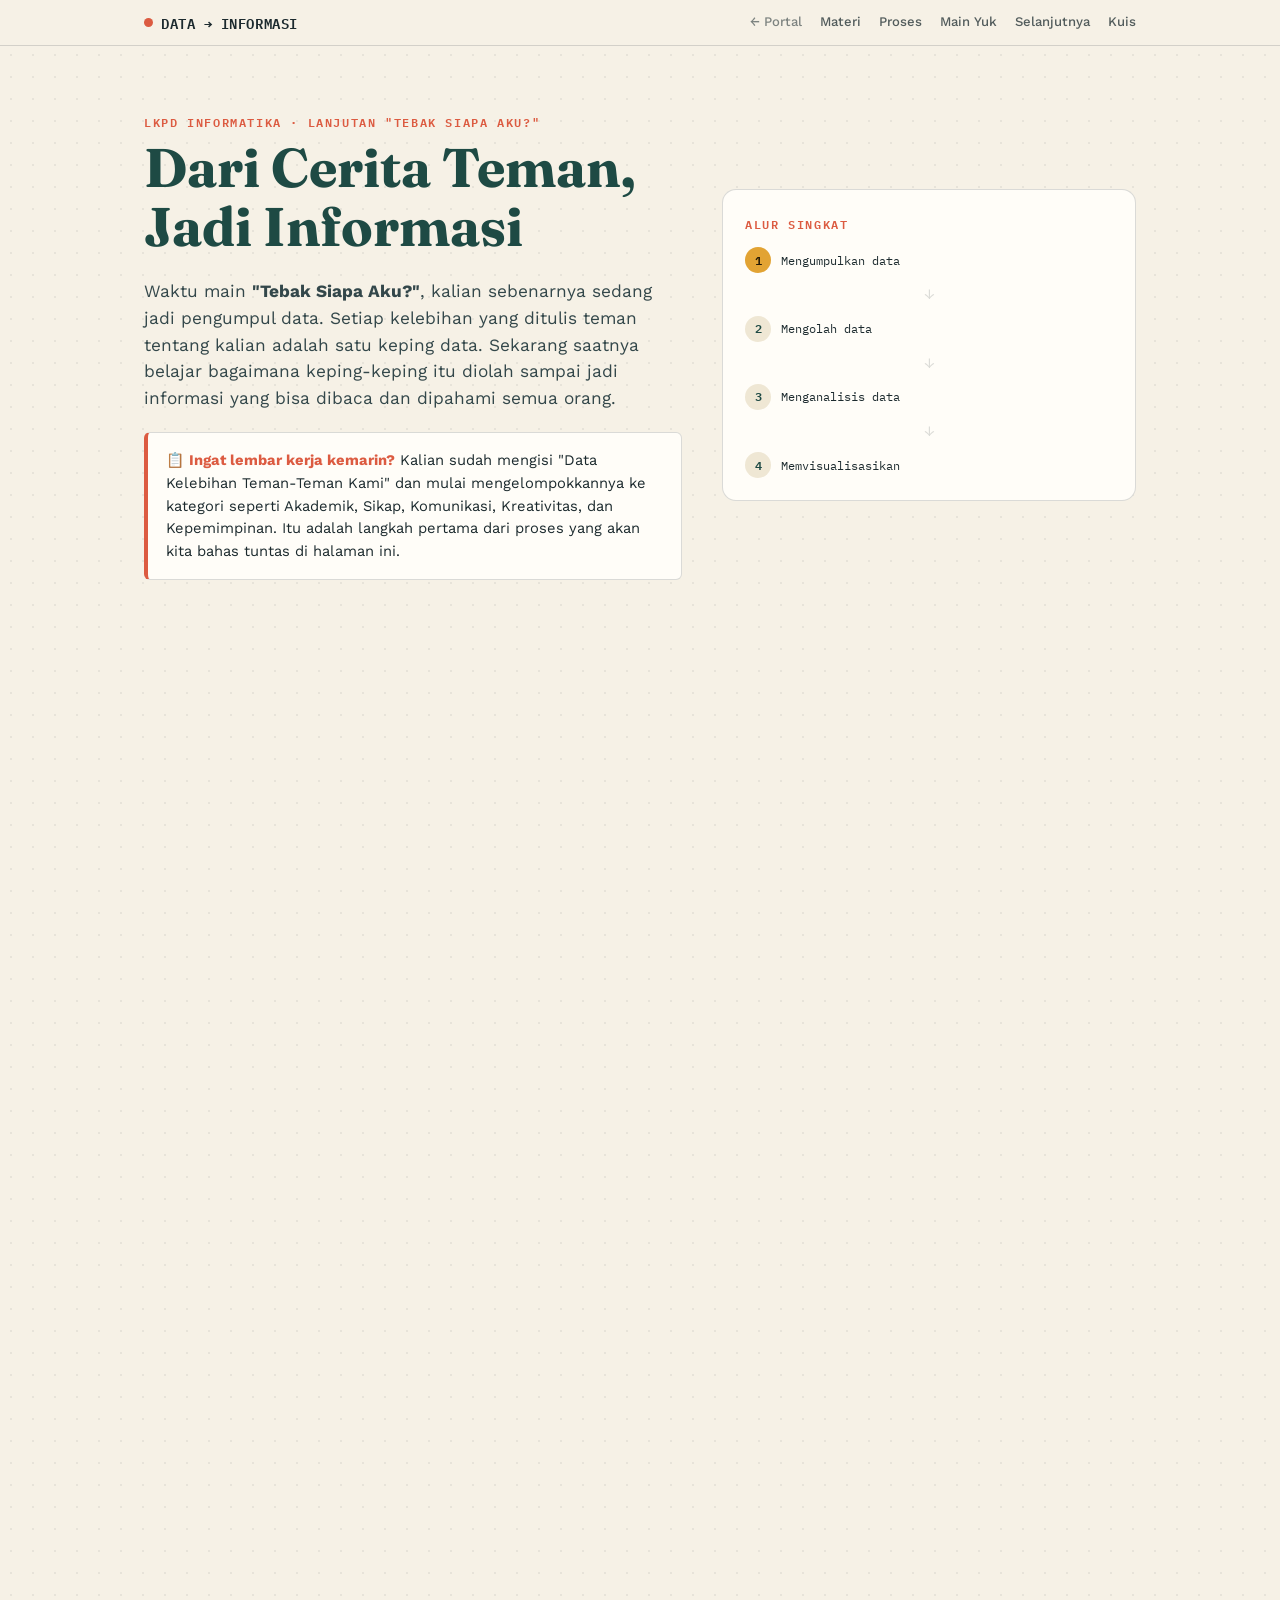
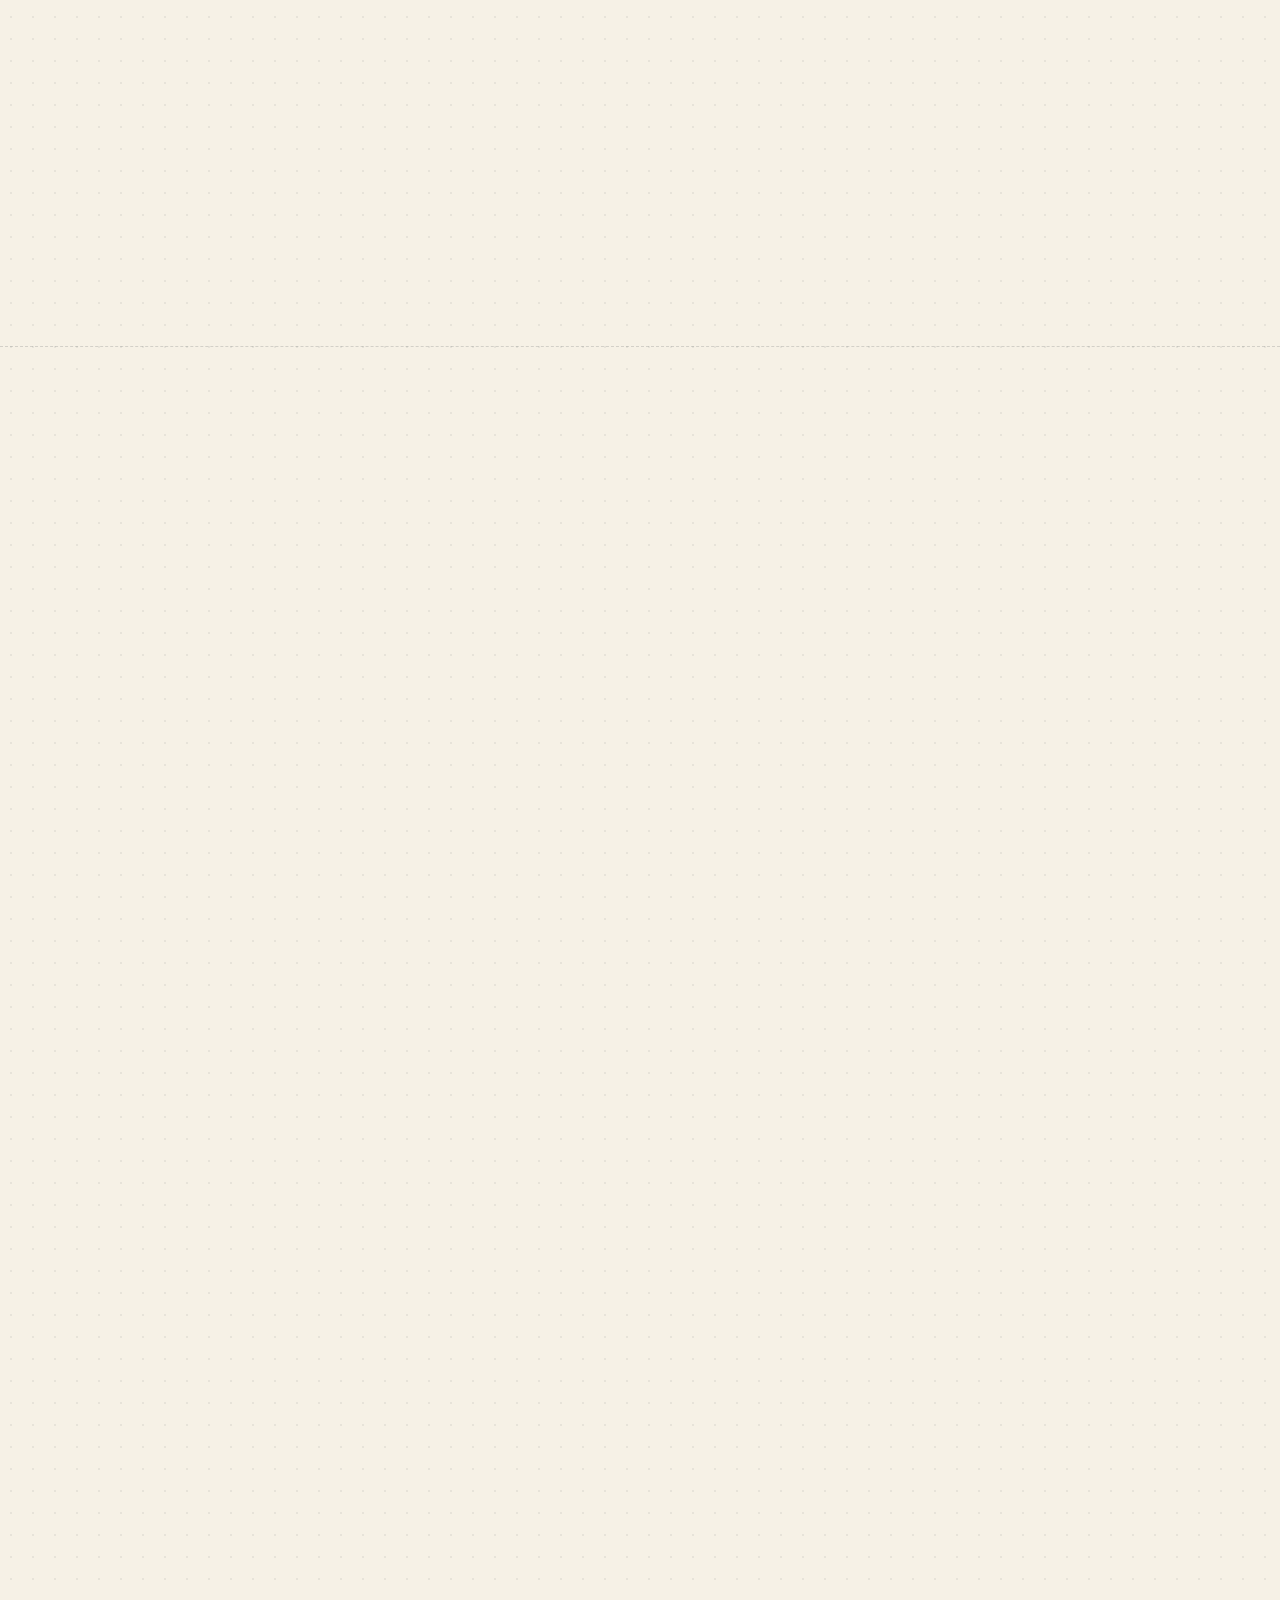
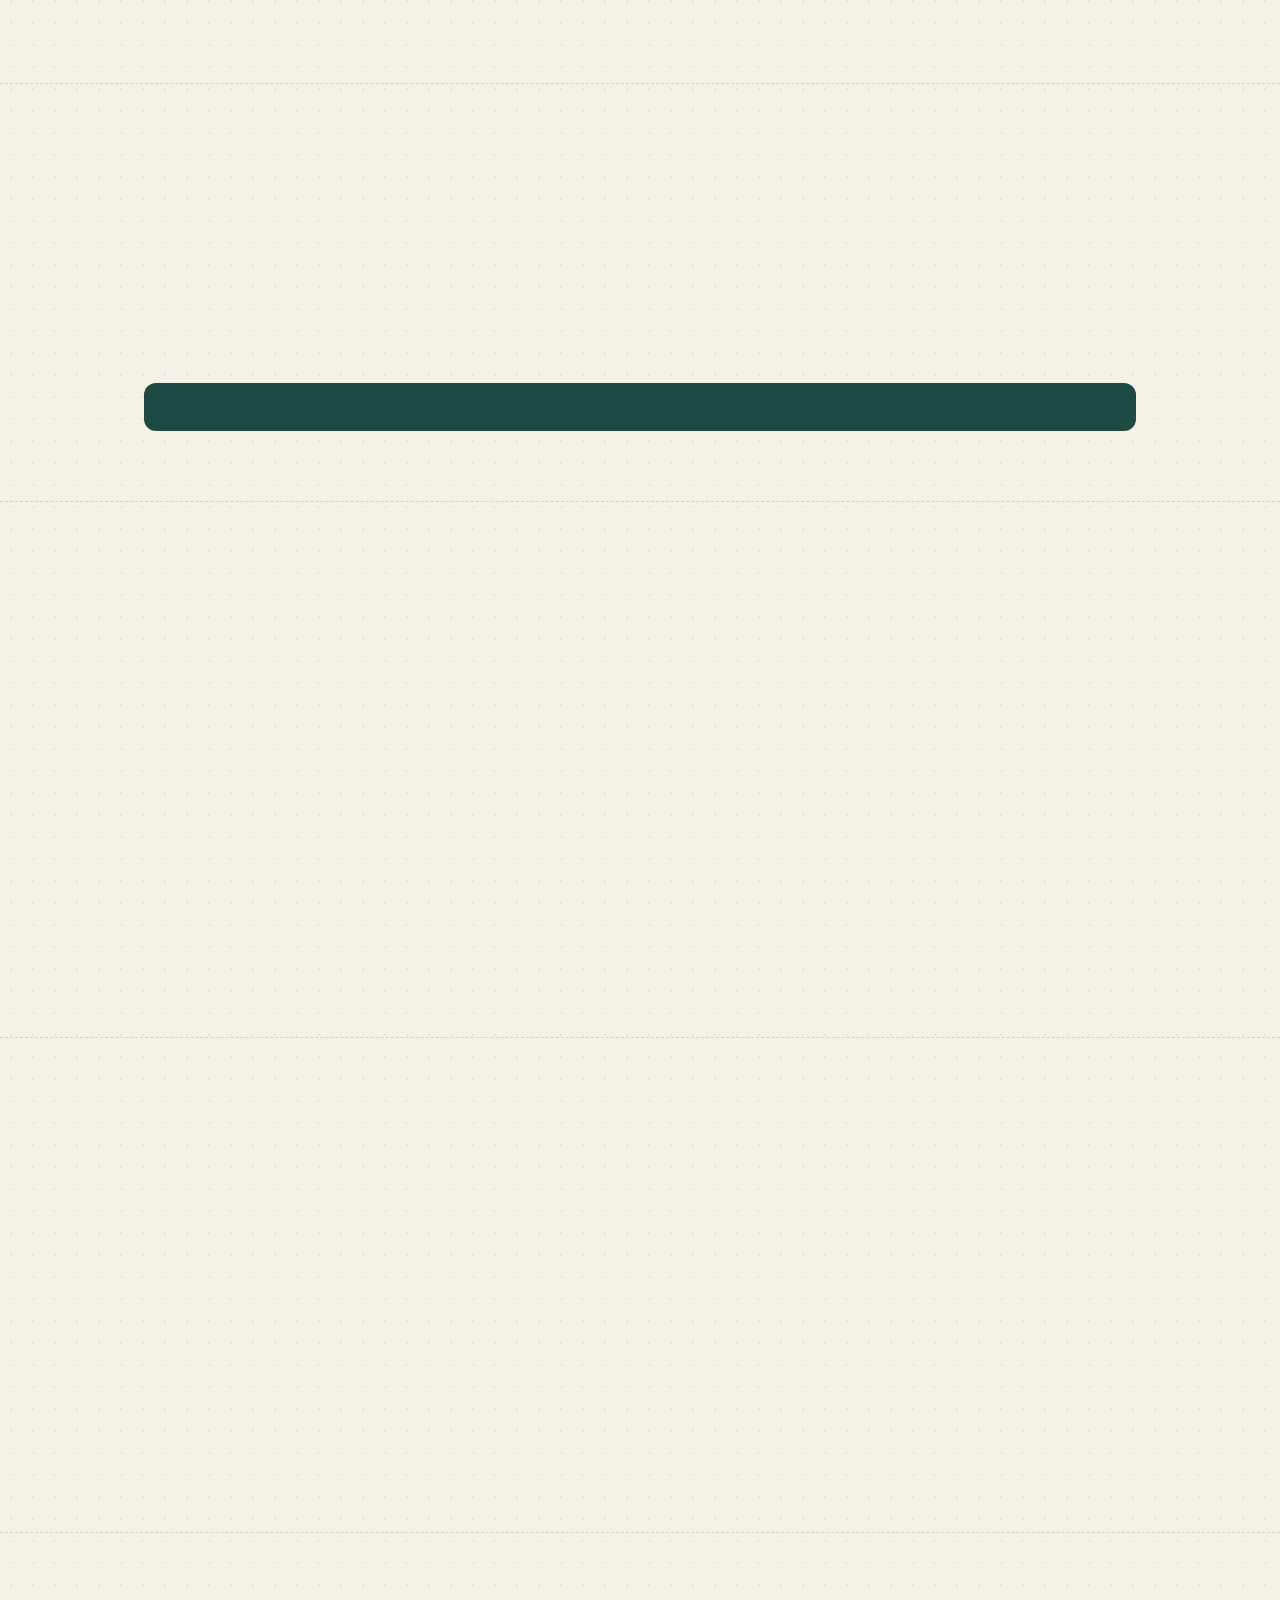
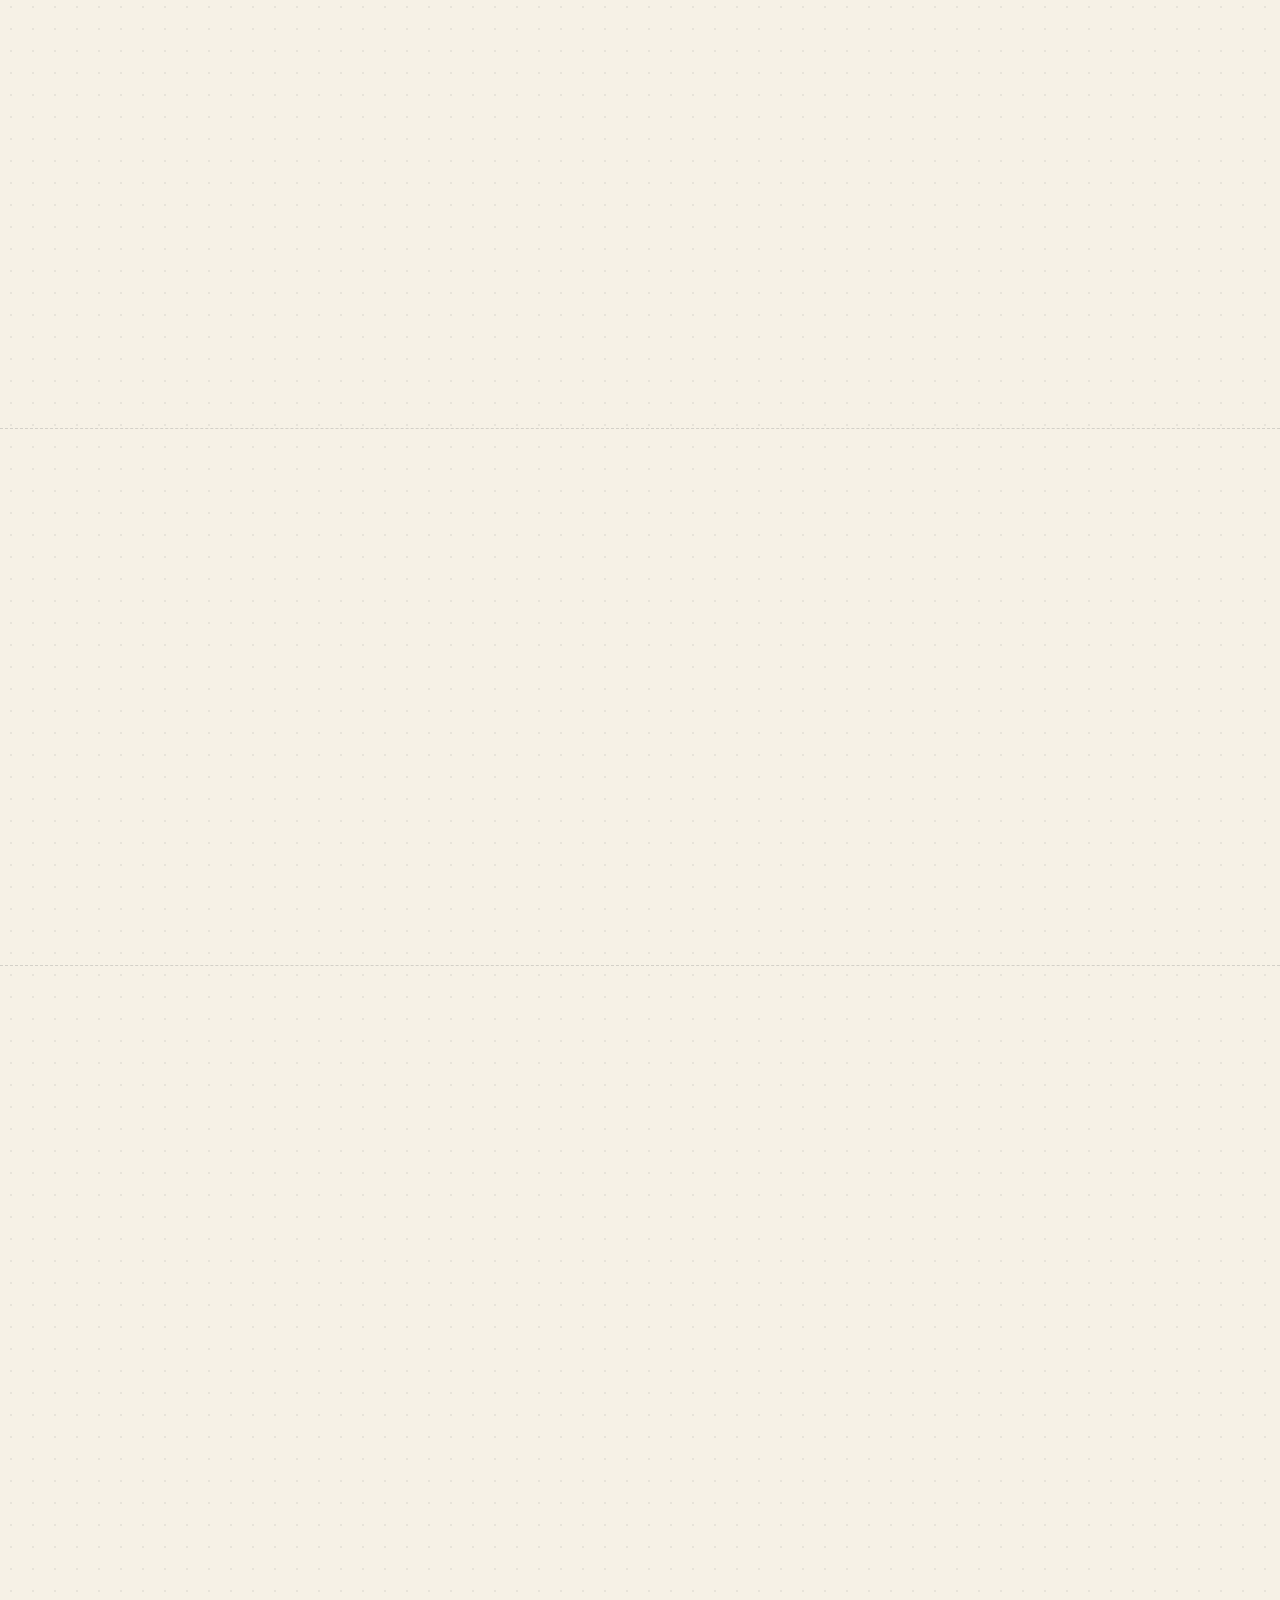
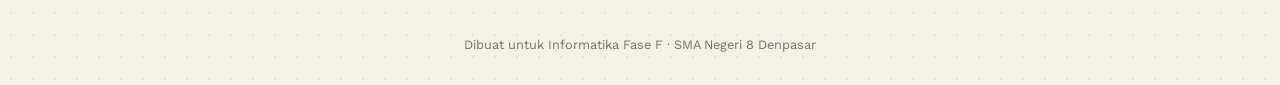
==== modules/data-informasi.html @ ed249751 "Add files via upload" ====
<!DOCTYPE html>
<html lang="id">
<head>
<meta charset="UTF-8">
<meta name="viewport" content="width=device-width, initial-scale=1.0">
<title>Dari Data, Jadi Cerita — Belajar Data & Informasi</title>
<link rel="preconnect" href="https://fonts.googleapis.com">
<link href="https://fonts.googleapis.com/css2?family=Fraunces:ital,opsz,wght@0,9..144,400;0,9..144,600;0,9..144,700;1,9..144,500&family=Work+Sans:wght@400;500;600;700&family=IBM+Plex+Mono:wght@400;500;600&display=swap" rel="stylesheet">
<style>
:root{
  --ink:#1c2a2e;
  --paper:#f6f1e6;
  --paper-2:#efe7d4;
  --amber:#e2a333;
  --teal:#2f6f66;
  --teal-dark:#1e4a44;
  --coral:#dc5b41;
  --line: rgba(28,42,46,0.16);
  --card: #fffdf8;
}
*{box-sizing:border-box;}
html{scroll-behavior:smooth;}
body{
  margin:0;
  background:var(--paper);
  color:var(--ink);
  font-family:'Work Sans',sans-serif;
  line-height:1.55;
  background-image:
    radial-gradient(circle, rgba(28,42,46,0.07) 1px, transparent 1px);
  background-size: 22px 22px;
}
h1,h2,h3,h4{font-family:'Fraunces',serif; margin:0 0 .4em 0; line-height:1.08; color:var(--teal-dark);}
.eyebrow{
  font-family:'IBM Plex Mono',monospace;
  text-transform:uppercase;
  letter-spacing:.14em;
  font-size:.72rem;
  color:var(--coral);
  font-weight:600;
  display:inline-block;
  margin-bottom:.6em;
}
p{margin:0 0 1em 0;}
a{color:var(--teal-dark);}
.wrap{max-width:1040px;margin:0 auto;padding:0 24px;}
section{padding:70px 0;border-bottom:1px dashed var(--line);}
section:last-of-type{border-bottom:none;}

/* NAV */
nav{
  position:sticky;top:0;z-index:50;
  background:rgba(246,241,230,0.92);
  backdrop-filter:blur(6px);
  border-bottom:1px solid var(--line);
}
nav .wrap{display:flex;align-items:center;justify-content:space-between;padding:12px 24px;max-width:1040px;}
.brand{font-family:'IBM Plex Mono',monospace;font-weight:600;font-size:.85rem;letter-spacing:.04em;display:flex;align-items:center;gap:8px;}
.brand .dot{width:9px;height:9px;border-radius:50%;background:var(--coral);display:inline-block;}
.navlinks{display:flex;gap:18px;flex-wrap:wrap;}
.navlinks a{font-size:.82rem;text-decoration:none;color:var(--ink);opacity:.75;font-weight:500;}
.navlinks a:hover{opacity:1;color:var(--coral);}
@media(max-width:720px){.navlinks{display:none;}}

/* HERO */
.hero{padding:64px 0 50px;}
.hero-grid{display:grid;grid-template-columns:1.3fr 1fr;gap:40px;align-items:center;}
@media(max-width:800px){.hero-grid{grid-template-columns:1fr;}}
.hero h1{font-size:clamp(2.1rem,5vw,3.4rem);}
.hero .lede{font-size:1.08rem;max-width:52ch;color:#33474a;}
.callback{
  background:var(--card);
  border:1px solid var(--line);
  border-left:4px solid var(--coral);
  border-radius:6px;
  padding:16px 18px;
  font-size:.92rem;
  margin-top:20px;
}
.callback b{color:var(--coral);}
.hero-visual{background:var(--card);border:1px solid var(--line);border-radius:14px;padding:22px;position:relative;}
.pipeline-mini{display:flex;flex-direction:column;gap:10px;}
.pmini{display:flex;align-items:center;gap:10px;font-family:'IBM Plex Mono',monospace;font-size:.78rem;}
.pmini .n{width:26px;height:26px;border-radius:50%;background:var(--paper-2);display:flex;align-items:center;justify-content:center;font-weight:600;color:var(--teal-dark);flex-shrink:0;}
.pmini.active .n{background:var(--amber);color:#221805;}
.arrow-down{text-align:center;color:var(--line);font-size:.9rem;}

/* SECTION HEADERS */
.shead{max-width:640px;margin-bottom:36px;}
.shead h2{font-size:clamp(1.6rem,3.4vw,2.3rem);}

/* DEFINITION CARDS */
.def-grid{display:grid;grid-template-columns:1fr auto 1fr;gap:22px;align-items:stretch;}
@media(max-width:760px){.def-grid{grid-template-columns:1fr;}.def-grid .mid{transform:rotate(90deg);}}
.def-card{background:var(--card);border:1px solid var(--line);border-radius:12px;padding:26px;}
.def-card.data{border-top:4px solid var(--amber);}
.def-card.info{border-top:4px solid var(--teal);}
.def-card h3{font-size:1.3rem;}
.def-card .tag{font-family:'IBM Plex Mono',monospace;font-size:.7rem;text-transform:uppercase;letter-spacing:.1em;color:#7a7061;}
.mid{display:flex;align-items:center;justify-content:center;font-size:1.6rem;color:var(--coral);}
.chips{display:flex;flex-wrap:wrap;gap:8px;margin-top:14px;}
.chip{font-family:'IBM Plex Mono',monospace;font-size:.74rem;background:var(--paper-2);padding:5px 10px;border-radius:20px;color:#3a3327;}

/* CLARIFY BLOCK */
.clarify{margin-top:34px;background:var(--card);border:1px solid var(--line);border-radius:14px;padding:28px;}
.clarify-head{max-width:640px;margin-bottom:18px;}
.clarify-steps{display:flex;flex-direction:column;gap:6px;}
.cstep{border-radius:10px;padding:16px 18px;font-size:.92rem;}
.cstep p{margin:0;}
.cstep.data{background:#fbf3e2;border:1px solid #e9cf95;}
.cstep.info{background:#eaf3f0;border:1px solid #a9d0c4;}
.cstep-tag{font-family:'IBM Plex Mono',monospace;font-size:.68rem;text-transform:uppercase;letter-spacing:.08em;color:#7a6a3a;display:block;margin-bottom:6px;font-weight:600;}
.cstep.info .cstep-tag{color:var(--teal-dark);}
.cstep-arrow{text-align:center;font-size:.78rem;color:#8b8371;font-family:'IBM Plex Mono',monospace;padding:6px 0;}

/* SUMBER GRID */
.src-grid{display:grid;grid-template-columns:repeat(auto-fit,minmax(210px,1fr));gap:16px;margin-top:10px;}
.src-card{background:var(--card);border:1px solid var(--line);border-radius:10px;padding:18px;}
.src-card .ico{font-size:1.4rem;}
.src-card h4{font-size:1rem;margin:8px 0 4px;color:var(--ink);}
.src-card p{font-size:.87rem;color:#4a4238;margin:0;}

/* PIPELINE */
.pipeline{display:grid;grid-template-columns:repeat(4,1fr);gap:14px;}
@media(max-width:760px){.pipeline{grid-template-columns:1fr 1fr;}}
.pstage{
  background:var(--card);border:1px solid var(--line);border-radius:12px;
  padding:18px 16px;cursor:pointer;transition:transform .15s, box-shadow .15s;
  text-align:left;
}
.pstage:hover{transform:translateY(-3px);box-shadow:0 8px 20px rgba(28,42,46,0.1);}
.pstage.on{border-color:var(--amber);box-shadow:0 8px 20px rgba(226,163,51,0.25);}
.pstage .num{font-family:'IBM Plex Mono',monospace;font-size:.72rem;color:var(--coral);font-weight:600;}
.pstage h4{margin:6px 0 0;font-size:1.02rem;color:var(--ink);}
.pdetail{
  margin-top:20px;background:var(--teal-dark);color:#f2ede0;border-radius:12px;padding:24px 26px;
}
.pdetail .k{font-family:'IBM Plex Mono',monospace;font-size:.72rem;letter-spacing:.1em;text-transform:uppercase;color:var(--amber);}
.pdetail h3{color:#fff;margin-top:4px;}
.pdetail p{color:#dfe6de;}
.pdetail-list{margin:14px 0 18px;padding-left:0;list-style:none;display:flex;flex-direction:column;gap:12px;}
.pdetail-list li{
  background:rgba(255,255,255,0.06);border-left:3px solid var(--amber);
  border-radius:6px;padding:10px 14px;font-size:.92rem;color:#e6ede4;
}
.pdetail-list li b{color:#fff;}

/* GAME PANELS */
.game-panel{background:var(--card);border:1px solid var(--line);border-radius:16px;padding:28px;}
.game-head{display:flex;justify-content:space-between;align-items:flex-start;gap:16px;flex-wrap:wrap;margin-bottom:18px;}
.score-pill{font-family:'IBM Plex Mono',monospace;font-size:.85rem;background:var(--paper-2);padding:6px 14px;border-radius:20px;white-space:nowrap;}
.card-row{display:grid;grid-template-columns:1fr;gap:12px;}
.q-card{border:1px solid var(--line);border-radius:10px;padding:16px 18px;background:#fffefb;transition:opacity .2s;}
.q-card .stmt{font-size:1rem;margin-bottom:12px;}
.q-card .btnrow{display:flex;gap:10px;flex-wrap:wrap;}
.pill-btn{
  border:1.5px solid var(--line);background:#fff;border-radius:20px;padding:7px 16px;font-family:'Work Sans',sans-serif;
  font-size:.85rem;cursor:pointer;font-weight:600;transition:.15s;
}
.pill-btn.kualitatif:hover, .pill-btn.kualitatif.pick{background:var(--amber);border-color:var(--amber);color:#241a04;}
.pill-btn.kuantitatif:hover, .pill-btn.kuantitatif.pick{background:var(--teal);border-color:var(--teal);color:#fff;}
.q-card.correct{border-color:#3f8f5a;background:#f2f9f3;}
.q-card.wrong{border-color:var(--coral);background:#fdf1ee;}
.feedback{font-size:.8rem;font-weight:600;margin-top:8px;display:none;}
.q-card.correct .feedback{display:block;color:#2f6f3d;}
.q-card.wrong .feedback{display:block;color:var(--coral);}

.order-list{display:flex;flex-direction:column;gap:10px;margin-bottom:16px;}
.order-item{
  display:flex;align-items:center;gap:12px;background:#fffefb;border:1.5px solid var(--line);
  border-radius:10px;padding:12px 16px;cursor:grab;user-select:none;font-weight:600;
}
.order-item .slot{font-family:'IBM Plex Mono',monospace;color:var(--coral);font-size:.78rem;min-width:22px;}
.order-item.correct{border-color:#3f8f5a;background:#f2f9f3;}
.order-item.wrong{border-color:var(--coral);background:#fdf1ee;}
.order-item[draggable="true"].dragging{opacity:.4;}

.btn{
  font-family:'IBM Plex Mono',monospace;font-weight:600;letter-spacing:.02em;font-size:.85rem;
  background:var(--teal-dark);color:#fff;border:none;border-radius:8px;padding:11px 22px;cursor:pointer;
}
.btn:hover{background:var(--coral);}
.btn.ghost{background:transparent;color:var(--teal-dark);border:1.5px solid var(--teal-dark);}
.btn.ghost:hover{background:var(--teal-dark);color:#fff;}
.btn:disabled{opacity:.45;cursor:not-allowed;}

/* NEXT LESSON */
.next-box{
  background:linear-gradient(135deg,var(--teal-dark),#26564f);
  color:#f3efe2;border-radius:16px;padding:34px;display:grid;grid-template-columns:auto 1fr;gap:22px;align-items:center;
}
@media(max-width:640px){.next-box{grid-template-columns:1fr;}}
.next-box .xlicon{font-family:'IBM Plex Mono',monospace;font-size:2.4rem;background:rgba(255,255,255,0.1);width:70px;height:70px;border-radius:12px;display:flex;align-items:center;justify-content:center;color:var(--amber);font-weight:700;}
.next-box h3{color:#fff;}
.next-box p{color:#d8e3dd;}

/* QUIZ */
.idform{display:grid;grid-template-columns:1fr 1fr;gap:14px;margin-bottom:26px;}
.mode-toggle{display:flex;gap:10px;margin-bottom:20px;}
.mode-btn{padding:9px 20px;}
.mode-btn.active{background:var(--teal);border-color:var(--teal);color:#fff;}
@media(max-width:600px){.idform{grid-template-columns:1fr;}}
.field label{display:block;font-family:'IBM Plex Mono',monospace;font-size:.72rem;text-transform:uppercase;letter-spacing:.08em;margin-bottom:6px;color:#5b5344;}
.field input,.field select{
  width:100%;padding:11px 12px;border:1.5px solid var(--line);border-radius:8px;font-family:'Work Sans',sans-serif;
  font-size:.95rem;background:#fff;
}
.field input:focus,.field select:focus{outline:2px solid var(--amber);border-color:var(--amber);}
.quiz-q{border:1px solid var(--line);border-radius:10px;padding:18px 20px;margin-bottom:14px;background:#fffefb;}
.quiz-q .qn{font-family:'IBM Plex Mono',monospace;font-size:.72rem;color:var(--coral);margin-bottom:6px;}
.quiz-q .qtext{font-weight:600;margin-bottom:10px;}
.opt{display:flex;align-items:center;gap:10px;padding:8px 0;cursor:pointer;font-size:.93rem;}
.opt input{accent-color:var(--teal);}
.result-box{display:none;background:var(--teal-dark);color:#fff;border-radius:14px;padding:28px;text-align:center;margin-top:20px;}
.result-box .big{font-family:'Fraunces',serif;font-size:2.6rem;color:var(--amber);}
.hidden{display:none !important;}

/* TEACHER PANEL */
.teacher-toggle{text-align:center;padding:30px 0 60px;font-family:'IBM Plex Mono',monospace;font-size:.78rem;}
.teacher-toggle a{color:#8b8371;text-decoration:underline;cursor:pointer;}
.teacher-panel{background:var(--card);border:1px solid var(--line);border-radius:14px;padding:26px;margin-top:16px;}
table{width:100%;border-collapse:collapse;font-size:.85rem;margin-top:14px;}
th,td{text-align:left;padding:8px 10px;border-bottom:1px solid var(--line);}
th{font-family:'IBM Plex Mono',monospace;font-size:.7rem;text-transform:uppercase;letter-spacing:.06em;color:#6a6252;}

footer{padding:30px 0;text-align:center;font-size:.8rem;color:#7c7461;}

.reveal{opacity:0;transform:translateY(14px);transition:opacity .5s ease, transform .5s ease;}
.reveal.in{opacity:1;transform:none;}

@media (prefers-reduced-motion: reduce){
  html{scroll-behavior:auto;}
  .reveal{transition:none;opacity:1;transform:none;}
}
</style>
</head>
<body>

<div id="konten-utama" style="visibility:hidden">

<nav>
  <div class="wrap">
    <div class="brand"><span class="dot"></span> DATA → INFORMASI</div>
    <div class="navlinks">
      <a href="../index.html" style="opacity:.55;">← Portal</a>
      <a href="#materi">Materi</a>
      <a href="#proses">Proses</a>
      <a href="#main1">Main Yuk</a>
      <a href="#lanjut">Selanjutnya</a>
      <a href="#kuis">Kuis</a>
    </div>
  </div>
</nav>

<header class="hero">
  <div class="wrap hero-grid">
    <div>
      <span class="eyebrow">LKPD Informatika · Lanjutan "Tebak Siapa Aku?"</span>
      <h1>Dari Cerita Teman, Jadi Informasi</h1>
      <p class="lede">Waktu main <b>"Tebak Siapa Aku?"</b>, kalian sebenarnya sedang jadi pengumpul data. Setiap kelebihan yang ditulis teman tentang kalian adalah satu keping data. Sekarang saatnya belajar bagaimana keping-keping itu diolah sampai jadi informasi yang bisa dibaca dan dipahami semua orang.</p>
      <div class="callback">
        📋 <b>Ingat lembar kerja kemarin?</b> Kalian sudah mengisi "Data Kelebihan Teman-Teman Kami" dan mulai mengelompokkannya ke kategori seperti Akademik, Sikap, Komunikasi, Kreativitas, dan Kepemimpinan. Itu adalah langkah pertama dari proses yang akan kita bahas tuntas di halaman ini.
      </div>
    </div>
    <div class="hero-visual">
      <span class="eyebrow" style="margin-bottom:14px;">Alur singkat</span>
      <div class="pipeline-mini">
        <div class="pmini active"><span class="n">1</span> Mengumpulkan data</div>
        <div class="arrow-down">↓</div>
        <div class="pmini"><span class="n">2</span> Mengolah data</div>
        <div class="arrow-down">↓</div>
        <div class="pmini"><span class="n">3</span> Menganalisis data</div>
        <div class="arrow-down">↓</div>
        <div class="pmini"><span class="n">4</span> Memvisualisasikan</div>
      </div>
    </div>
  </div>
</header>

<section id="materi">
  <div class="wrap">
    <div class="shead reveal">
      <span class="eyebrow">01 · Konsep Dasar</span>
      <h2>Apa bedanya Data dan Informasi?</h2>
      <p>Dua kata ini sering dianggap sama, padahal jelas berbeda — dan kalian sudah membuktikannya sendiri lewat permainan kemarin.</p>
    </div>
    <div class="def-grid reveal">
      <div class="def-card data">
        <span class="tag">Bahan mentah</span>
        <h3>Data</h3>
        <p>Data adalah fakta atau catatan mentah tentang suatu kejadian, orang, atau kondisi. Berdiri sendiri, data <b>belum tentu punya makna</b> kalau belum diolah.</p>
        <p>Contoh dari LKPD kalian: setiap baris kalimat seperti "Selalu membantu saat kerja kelompok" yang ditulis satu teman untuk satu orang — itu satu data.</p>
        <div class="chips">
          <span class="chip">teks</span><span class="chip">angka</span><span class="chip">gambar</span><span class="chip">suara</span><span class="chip">video</span>
        </div>
      </div>
      <div class="mid">➜</div>
      <div class="def-card info">
        <span class="tag">Hasil olahan</span>
        <h3>Informasi</h3>
        <p>Informasi adalah data yang sudah dikumpulkan, dikelompokkan, dan dianalisis sehingga <b>punya makna</b> dan berguna untuk memahami sesuatu atau mengambil keputusan.</p>
        <p>Contoh: "Kategori kelebihan yang paling banyak muncul di kelompok kami adalah Sikap/Kepribadian, sebanyak 12 dari 25 data." Itu sudah jadi informasi.</p>
        <div class="chips">
          <span class="chip">tabel</span><span class="chip">grafik</span><span class="chip">diagram</span><span class="chip">kesimpulan</span>
        </div>
      </div>
    </div>

    <div class="clarify reveal">
      <div class="clarify-head">
        <span class="eyebrow" style="margin:0;">⚠️ Yang Sering Bikin Bingung</span>
        <h3 style="margin:6px 0 0;">Angka itu tidak otomatis berarti informasi</h3>
        <p style="margin:8px 0 0;">"Kualitatif/kuantitatif" itu soal <b>bentuk</b> data (kata vs angka). "Data/informasi" itu soal <b>level pengolahan dan makna</b>. Dua hal ini berbeda sumbu — jadi angka bisa saja masih berstatus data mentah. Lihat contoh bertahap berikut:</p>
      </div>
      <div class="clarify-steps">
        <div class="cstep data">
          <span class="cstep-tag">Langkah 1 · Data mentah (kualitatif)</span>
          <p>Setiap teman menulis kalimat terpisah, contoh: <i>"Rina kreatif membuat desain", "Budi selalu membantu kerja kelompok", "Sari percaya diri saat presentasi"</i> ... dan seterusnya sampai 25 kalimat.</p>
        </div>
        <div class="cstep-arrow">↓ dihitung per kategori (tahap Mengolah)</div>
        <div class="cstep data">
          <span class="cstep-tag">Langkah 2 · Masih data (kuantitatif, hasil hitung)</span>
          <p>Akademik: 5 data &nbsp;·&nbsp; Sikap/Kepribadian: 12 data &nbsp;·&nbsp; Komunikasi: 8 data. <b>Ini masih data</b> — baru berupa angka hasil menghitung, belum menjelaskan apa-apa kalau berdiri sendiri.</p>
        </div>
        <div class="cstep-arrow">↓ dibandingkan & diberi makna (tahap Menganalisis)</div>
        <div class="cstep info">
          <span class="cstep-tag">Langkah 3 · Sudah jadi informasi</span>
          <p>"Kategori Sikap/Kepribadian paling banyak muncul, yaitu 12 dari 25 data (48%). Artinya, kelebihan yang paling terlihat dari teman-teman kami adalah sikap sehari-hari, bukan pencapaian akademik." — kalimat ini sudah <b>bermakna</b> dan bisa dipakai untuk refleksi kelompok.</p>
        </div>
      </div>
    </div>
  </div>
</section>


<section id="jenis">
  <div class="wrap">
    <div class="shead reveal">
      <span class="eyebrow">02a · Bentuk Data</span>
      <h2>Jenis data: dilihat dari bentuknya</h2>
      <p>Ini menjawab pertanyaan "datanya berupa apa?" — kata-kata atau angka.</p>
    </div>
    <div class="src-grid reveal" style="grid-template-columns:repeat(auto-fit,minmax(260px,1fr));">
      <div class="src-card">
        <div class="ico">🔤</div>
        <h4>Data Kualitatif</h4>
        <p>Berbentuk kata, kalimat, atau deskripsi yang menjelaskan sifat/kategori. Contoh: "Kreatif membuat desain", warna favorit, nama kategori kelebihan.</p>
      </div>
      <div class="src-card">
        <div class="ico">🔢</div>
        <h4>Data Kuantitatif</h4>
        <p>Berbentuk angka yang bisa dihitung atau diukur. Contoh: jumlah data kelebihan yang terkumpul, jumlah anggota kelompok, nilai tugas.</p>
      </div>
    </div>

    <div class="shead reveal" style="margin-top:44px;">
      <span class="eyebrow">02b · Asal Data</span>
      <h2>Cara mengumpulkan data: dari mana data didapat</h2>
      <p>Ini menjawab pertanyaan "datanya didapat dengan cara apa?" — dan ini tidak sama dengan jenis data di atas. Data kualitatif maupun kuantitatif bisa didapat lewat cara apa saja di bawah ini.</p>
    </div>
    <div class="src-grid reveal">
      <div class="src-card">
        <div class="ico">👀</div>
        <h4>Observasi</h4>
        <p>Mengumpulkan data dengan mengamati langsung suatu kejadian, kondisi, atau kebiasaan, tanpa perlu bertanya ke siapa pun. Contoh: mengamati kebiasaan sehari-hari seseorang untuk mengetahui kelebihannya, atau guru mencatat siswa mana yang aktif bertanya selama pelajaran.</p>
      </div>
      <div class="src-card">
        <div class="ico">🗣️</div>
        <h4>Wawancara</h4>
        <p>Mengumpulkan data dengan bertanya dan berbincang langsung dengan narasumber. Contoh: mewawancarai penjual di pasar untuk mengetahui harga bahan pokok minggu ini.</p>
      </div>
      <div class="src-card">
        <div class="ico">📝</div>
        <h4>Angket / Survei</h4>
        <p>Mengumpulkan data lewat daftar pertanyaan tertulis yang dibagikan ke banyak orang sekaligus. Contoh: menyebar Google Form untuk mengetahui makanan favorit siswa satu sekolah.</p>
      </div>
      <div class="src-card">
        <div class="ico">📡</div>
        <h4>Sensor & Alat Ukur</h4>
        <p>Data yang diambil otomatis oleh perangkat. Contoh: termometer mencatat suhu ruangan setiap jam, atau jam olahraga mencatat jumlah langkah harian.</p>
      </div>
      <div class="src-card">
        <div class="ico">📁</div>
        <h4>Dokumentasi</h4>
        <p>Mengumpulkan data dari catatan atau arsip yang sudah ada sebelumnya. Contoh: mengambil data nilai ujian dari arsip rapor sekolah tahun lalu.</p>
      </div>
    </div>
  </div>
</section>

<section id="proses">
  <div class="wrap">
    <div class="shead reveal">
      <span class="eyebrow">03 · Dari Data ke Informasi</span>
      <h2>Empat tahap yang kalian jalani kemarin</h2>
      <p>Klik tiap tahap untuk melihat apa yang sebenarnya terjadi — dan bagaimana itu terhubung dengan lembar kerja kalian.</p>
    </div>
    <div class="pipeline reveal" id="pipelineStages"></div>
    <div class="pdetail" id="pipelineDetail"></div>
  </div>
</section>

<section id="main1">
  <div class="wrap">
    <div class="shead reveal">
      <span class="eyebrow">04 · Main Yuk</span>
      <h2>Game 1 — Kualitatif atau Kuantitatif?</h2>
      <p>Ini kalimat-kalimat asli dari jenis data yang muncul di permainan "Tebak Siapa Aku?". Tentukan jenisnya!</p>
    </div>
    <div class="game-panel reveal">
      <div class="game-head">
        <div>
          <h3 style="margin:0;">Klasifikasikan Data</h3>
          <p style="margin:4px 0 0;font-size:.88rem;">Tap salah satu tombol di bawah tiap kartu.</p>
        </div>
        <div class="score-pill">Skor: <span id="g1score">0</span> / <span id="g1total">0</span></div>
      </div>
      <div class="card-row" id="g1cards"></div>
      <div style="margin-top:18px;"><button class="btn ghost" id="g1reset">Ulangi Permainan</button></div>
    </div>
  </div>
</section>

<section id="main2">
  <div class="wrap">
    <div class="shead reveal">
      <span class="eyebrow">04 · Main Yuk</span>
      <h2>Game 2 — Susun Alur Prosesnya</h2>
      <p>Urutan tahapnya sudah teracak. Seret kartu (atau pakai tombol panah di HP) untuk menyusun urutan yang benar dari atas ke bawah.</p>
    </div>
    <div class="game-panel reveal">
      <div class="game-head">
        <div>
          <h3 style="margin:0;">Urutkan Tahapan</h3>
          <p style="margin:4px 0 0;font-size:.88rem;" id="g2status">Belum diperiksa.</p>
        </div>
      </div>
      <div class="order-list" id="g2list"></div>
      <div style="display:flex;gap:10px;flex-wrap:wrap;">
        <button class="btn" id="g2check">Periksa Urutan</button>
        <button class="btn ghost" id="g2reset">Acak Ulang</button>
      </div>
    </div>
  </div>
</section>

<section id="lanjut">
  <div class="wrap">
    <div class="shead reveal">
      <span class="eyebrow">05 · Pertemuan Berikutnya</span>
      <h2>Selanjutnya kita pakai Microsoft Excel</h2>
    </div>
    <div class="next-box reveal">
      <div class="xlicon">XL</div>
      <div>
        <h3>Mengolah data secara manual itu melelahkan — apalagi kalau datanya ratusan.</h3>
        <p>Bayangkan satu kelas berisi 36 siswa, dan setiap siswa punya 5 data kelebihan. Itu sekitar 180 data hanya dari satu kelas! Pada pertemuan berikutnya, kita akan belajar mengelompokkan, menghitung, dan membuat diagram dari data seperti itu menggunakan <b>Microsoft Excel</b> — jauh lebih cepat, akurat, dan efisien dibanding menghitung manual seperti hari ini.</p>
      </div>
    </div>
  </div>
</section>

<section id="sumber">
  <div class="wrap">
    <div class="shead reveal">
      <span class="eyebrow">06 · Sumber Materi</span>
      <h2>Referensi yang digunakan</h2>
      <p>Materi di halaman ini disusun berdasarkan sumber-sumber berikut agar tetap akurat dan sesuai kurikulum yang berlaku.</p>
    </div>
    <div class="src-grid reveal">
      <div class="src-card">
        <div class="ico">📘</div>
        <h4>Buku Panduan Mata Pelajaran Informatika</h4>
        <p>Pusat Kurikulum dan Pembelajaran, Badan Standar, Kurikulum, dan Asesmen Pendidikan, Kemendikbudristek (2025) — acuan utama materi Analisis Data Fase F.</p>
      </div>
      <div class="src-card">
        <div class="ico">🏛️</div>
        <h4>Alur Tujuan Pembelajaran Informatika</h4>
        <p>Dokumen ATP Kurikulum Merdeka, Kemdikbudristek, tersedia di perangkat ajar resmi <a href="https://static.perangkat-ajar.belajar.id/USR.OAWRNGePWM.1697082426-dzmxyDYZbn.pdf" target="_blank" rel="noopener">belajar.id</a>.</p>
      </div>
      <div class="src-card">
        <div class="ico">📊</div>
        <h4>Badan Pusat Statistik (BPS)</h4>
        <p>Lembaga resmi negara penyedia data dan statistik Indonesia — rujukan konsep pengumpulan dan penyajian data. <a href="https://www.bps.go.id" target="_blank" rel="noopener">bps.go.id</a></p>
      </div>
    </div>
  </div>
</section>

<section id="kuis">
  <div class="wrap">
    <div class="shead reveal">
      <span class="eyebrow">07 · Uji Pemahaman</span>
      <h2>Kuis Data & Informasi</h2>
      <p>Isi identitas kalian dulu, lalu jawab semua soal di bawah. Hasil kuis dan permainan tadi akan otomatis terkirim ke guru.</p>
    </div>
    <div class="game-panel reveal">
      <div class="mode-toggle">
        <button class="pill-btn mode-btn active" id="modeIndividu" type="button">👤 Individu</button>
        <button class="pill-btn mode-btn" id="modeKelompok" type="button">👥 Kelompok</button>
      </div>

      <div class="idform" id="formIndividu">
        <div class="field"><label for="qNama">Nama Lengkap</label><input id="qNama" type="text" placeholder="Nama kamu"></div>
        <div class="field"><label for="qKelas">Kelas</label><input id="qKelas" type="text" placeholder="Contoh: XII 3"></div>
        <div class="field"><label for="qNis">NIS</label><input id="qNis" type="text" placeholder="Nomor Induk Siswa"></div>
        <div class="field"><label for="qAbsen">No. Absen</label><input id="qAbsen" type="text" placeholder="Nomor absen"></div>
      </div>

      <div class="idform hidden" id="formKelompok">
        <div class="field"><label for="qNamaKelompok">Nama Kelompok</label><input id="qNamaKelompok" type="text" placeholder="Contoh: Kelompok 3"></div>
        <div class="field"><label for="qKelasKelompok">Kelas</label><input id="qKelasKelompok" type="text" placeholder="Contoh: XII 3"></div>
        <div class="field" style="grid-column:1 / -1;"><label for="qAnggota">Anggota Kelompok (pisahkan dengan koma)</label><input id="qAnggota" type="text" placeholder="Contoh: Ani, Budi, Citra, Deni"></div>
      </div>

      <div id="quizQuestions"></div>
      <button class="btn" id="quizSubmit">Kumpulkan Jawaban</button>
      <div class="result-box" id="resultBox">
        <div class="eyebrow" style="color:var(--amber);">Kuis selesai</div>
        <div class="big" id="resultScore">0/0</div>
        <p id="resultMsg" style="color:#e5ede7;"></p>
      </div>
    </div>
  </div>
</section>

<footer>Dibuat untuk Informatika Fase F · SMA Negeri 8 Denpasar</footer>

</div><!-- /#konten-utama -->

<script>const MODUL_ID = "XII-101";</script>
<script src="../config.js"></script>
<script src="../guard.js"></script>


<script>
/* ---------- Reveal on scroll ---------- */
const revealEls = document.querySelectorAll('.reveal');
const io = new IntersectionObserver((entries)=>{
  entries.forEach(e=>{ if(e.isIntersecting){ e.target.classList.add('in'); } });
},{threshold:0.12});
revealEls.forEach(el=>io.observe(el));

/* ---------- Pipeline (proses data -> informasi) ---------- */
const stages = [
  {n:'01', title:'Mengumpulkan Data', body:'Kalian mencari dan mencatat kelebihan tiap anggota kelompok lewat permainan. Ini tahap paling dasar: tanpa data, tidak ada yang bisa diolah.',
    items:[],
    link:'Di LKPD "Tebak Siapa Aku?", ini terjadi saat kalian menuliskan kelebihan teman di kolom kelebihan/keunikan.'},
  {n:'02', title:'Mengolah Data', body:'Data mentah yang baru terkumpul biasanya masih berantakan — ada yang ganda, tidak jelas, atau ditulis dengan cara berbeda-beda. Sebelum bisa dianalisis, data itu perlu dirapikan dulu lewat beberapa langkah berikut.',
    items:[
      {t:'Membersihkan data (data cleaning)', d:'Membuang data yang salah, ganda (duplikat), kosong, atau tidak relevan. Contoh: ada dua kartu bertuliskan kelebihan yang persis sama dari orang yang sama — salah satunya dibuang supaya tidak terhitung dua kali. Tulisan yang kosong atau tidak jelas maksudnya juga dibuang.'},
      {t:'Menstandarkan format', d:'Menyamakan cara penulisan supaya data yang maknanya sama tidak dianggap berbeda. Contoh: "Percaya diri", "percaya diri", dan "PD" disatukan jadi satu bentuk penulisan sebelum dihitung.'},
      {t:'Mengelompokkan (kategorisasi)', d:'Memasukkan tiap data ke kategori yang sesuai berdasarkan kesamaan sifatnya, misalnya Akademik, Sikap, Komunikasi, Kreativitas, atau Kepemimpinan.'},
    ],
    link:'Ini tahap "Kelompokkan Data Kelebihan Teman Kami" di LKPD kemarin — tapi sebelum dikelompokkan, coba cek dulu apakah ada data yang ganda atau kurang jelas.'},
  {n:'03', title:'Menganalisis Data', body:'Setelah rapi, data diolah lebih lanjut untuk menemukan pola atau makna di baliknya. Ada beberapa teknik sederhana yang bisa dipakai, tergantung apa yang ingin diketahui.',
    items:[
      {t:'Menghitung jumlah / frekuensi', d:'Menghitung berapa kali suatu kategori muncul. Contoh: ada berapa data yang masuk kategori "Sikap/Kepribadian"?'},
      {t:'Mencari persentase / proporsi', d:'Menghitung berapa persen suatu kategori dari keseluruhan data. Contoh: kategori Sikap adalah 48% dari seluruh data yang terkumpul.'},
      {t:'Membandingkan', d:'Melihat kategori mana yang paling banyak dan paling sedikit muncul, lalu membandingkan antar kategori atau antar kelompok.'},
      {t:'Mencari rata-rata (mean)', d:'Contoh: rata-rata jumlah kelebihan yang tercatat untuk tiap anggota kelompok.'},
      {t:'Mencari pola atau kecenderungan', d:'Melihat apakah ada kesamaan sifat yang berulang muncul, misalnya banyak teman disebut "ramah" atau "suka membantu".'},
    ],
    link:'Ini muncul di bagian "Pertanyaan Analisis" LKPD: kategori apa yang paling banyak dan paling sedikit muncul?'},
  {n:'04', title:'Memvisualisasikan Data', body:'Supaya hasil analisis mudah dipahami sekilas pandang, data biasanya disajikan dalam bentuk visual. Bentuknya dipilih sesuai jenis data dan tujuan penyajiannya.',
    items:[
      {t:'Diagram lingkaran (pie chart)', d:'Cocok untuk menunjukkan proporsi/persentase tiap kategori dari keseluruhan — seperti yang kalian buat di LKPD.'},
      {t:'Diagram batang (bar chart)', d:'Cocok untuk membandingkan jumlah antar kategori secara berdampingan, misalnya jumlah kelebihan tiap kategori.'},
      {t:'Grafik garis (line chart)', d:'Cocok untuk menunjukkan perubahan data dari waktu ke waktu, misalnya nilai keaktifan siswa dari minggu ke minggu.'},
      {t:'Tabel', d:'Cocok kalau butuh angka yang rinci dan tepat, bukan sekadar gambaran umum.'},
      {t:'Infografis / word cloud', d:'Cocok untuk menonjolkan kata atau kategori yang paling sering muncul secara visual dan menarik.'},
    ],
    link:'Ini tahap "Sajikan Data Kami dalam Diagram Lingkaran" — nanti kita akan coba bentuk-bentuk lain juga pakai Excel.'},
];
const stageWrap = document.getElementById('pipelineStages');
const detailWrap = document.getElementById('pipelineDetail');
function renderStages(activeIdx){
  stageWrap.innerHTML = stages.map((s,i)=>`
    <button class="pstage ${i===activeIdx?'on':''}" data-i="${i}">
      <div class="num">TAHAP ${s.n}</div>
      <h4>${s.title}</h4>
    </button>`).join('');
  stageWrap.querySelectorAll('.pstage').forEach(btn=>{
    btn.addEventListener('click', ()=> showStage(parseInt(btn.dataset.i)));
  });
}
function showStage(i){
  const s = stages[i];
  const itemsHtml = s.items && s.items.length ? `
    <ul class="pdetail-list">
      ${s.items.map(it=>`<li><b>${it.t}.</b> ${it.d}</li>`).join('')}
    </ul>` : '';
  detailWrap.innerHTML = `
    <div class="k">Tahap ${s.n}</div>
    <h3>${s.title}</h3>
    <p>${s.body}</p>
    ${itemsHtml}
    <p style="color:var(--amber);font-weight:600;font-size:.9rem;">↳ ${s.link}</p>`;
  renderStages(i);
}
showStage(0);

/* ---------- Game 1: Klasifikasi Data ---------- */
const g1data = [
  {text:'"Selalu membantu saat kerja kelompok."', type:'kualitatif'},
  {text:'"Percaya diri saat presentasi di depan kelas."', type:'kualitatif'},
  {text:'Jumlah data kelebihan yang terkumpul: 25 data.', type:'kuantitatif'},
  {text:'"Kreatif membuat desain poster kelompok."', type:'kualitatif'},
  {text:'Jumlah anggota kelompok: 5 orang.', type:'kuantitatif'},
  {text:'"Teliti saat mengerjakan tugas."', type:'kualitatif'},
  {text:'Skor keaktifan siswa hari ini: 87.', type:'kuantitatif'},
  {text:'"Mampu menjadi penengah saat ada perbedaan pendapat."', type:'kualitatif'},
];
let g1answered = 0, g1correct = 0;
const g1cardsEl = document.getElementById('g1cards');
document.getElementById('g1total').textContent = g1data.length;
function renderG1(){
  g1answered = 0; g1correct = 0;
  document.getElementById('g1score').textContent = 0;
  g1cardsEl.innerHTML = g1data.map((d,i)=>`
    <div class="q-card" id="g1card-${i}">
      <div class="stmt">${d.text}</div>
      <div class="btnrow">
        <button class="pill-btn kualitatif" data-i="${i}" data-guess="kualitatif">Kualitatif</button>
        <button class="pill-btn kuantitatif" data-i="${i}" data-guess="kuantitatif">Kuantitatif</button>
      </div>
      <div class="feedback"></div>
    </div>`).join('');
  g1cardsEl.querySelectorAll('.pill-btn').forEach(btn=>{
    btn.addEventListener('click', ()=>{
      const i = parseInt(btn.dataset.i);
      const card = document.getElementById('g1card-'+i);
      if(card.classList.contains('correct')||card.classList.contains('wrong')) return;
      const guess = btn.dataset.guess;
      const right = guess === g1data[i].type;
      card.classList.add(right?'correct':'wrong');
      card.querySelectorAll('.pill-btn').forEach(b=>b.disabled=true);
      btn.classList.add('pick');
      card.querySelector('.feedback').textContent = right ? '✓ Tepat sekali!' : `✕ Kurang tepat — ini data ${g1data[i].type}.`;
      g1answered++;
      if(right) g1correct++;
      document.getElementById('g1score').textContent = g1correct;
    });
  });
}
renderG1();
document.getElementById('g1reset').addEventListener('click', renderG1);

/* ---------- Game 2: Urutkan Proses ---------- */
const g2correctOrder = ['Mengumpulkan Data','Mengolah Data','Menganalisis Data','Memvisualisasikan Data'];
let g2current = [];
const g2listEl = document.getElementById('g2list');
function shuffle(arr){
  const a = arr.slice();
  for(let i=a.length-1;i>0;i--){ const j = Math.floor(Math.random()*(i+1)); [a[i],a[j]]=[a[j],a[i]]; }
  return a;
}
function renderG2(){
  let order = shuffle(g2correctOrder);
  while(JSON.stringify(order)===JSON.stringify(g2correctOrder)){ order = shuffle(g2correctOrder); }
  g2current = order;
  document.getElementById('g2status').textContent = 'Belum diperiksa.';
  draw();
}
function draw(){
  g2listEl.innerHTML = g2current.map((label,i)=>`
    <div class="order-item" draggable="true" data-label="${label}">
      <span class="slot">${i+1}</span>
      <span style="flex:1;">${label}</span>
      <span style="display:flex;gap:4px;">
        <button class="btn ghost" style="padding:4px 8px;" data-dir="up" data-i="${i}" aria-label="naikkan">↑</button>
        <button class="btn ghost" style="padding:4px 8px;" data-dir="down" data-i="${i}" aria-label="turunkan">↓</button>
      </span>
    </div>`).join('');
  // drag handlers
  let dragIdx = null;
  g2listEl.querySelectorAll('.order-item').forEach((el,idx)=>{
    el.addEventListener('dragstart', ()=>{ dragIdx = idx; el.classList.add('dragging'); });
    el.addEventListener('dragend', ()=> el.classList.remove('dragging'));
    el.addEventListener('dragover', e=> e.preventDefault());
    el.addEventListener('drop', ()=>{
      if(dragIdx===null) return;
      const item = g2current.splice(dragIdx,1)[0];
      g2current.splice(idx,0,item);
      draw();
    });
  });
  g2listEl.querySelectorAll('button[data-dir]').forEach(btn=>{
    btn.addEventListener('click', ()=>{
      const i = parseInt(btn.dataset.i);
      const dir = btn.dataset.dir;
      const j = dir==='up' ? i-1 : i+1;
      if(j<0 || j>=g2current.length) return;
      [g2current[i],g2current[j]] = [g2current[j],g2current[i]];
      draw();
    });
  });
}
renderG2();
document.getElementById('g2reset').addEventListener('click', renderG2);
document.getElementById('g2check').addEventListener('click', ()=>{
  const items = g2listEl.querySelectorAll('.order-item');
  let allRight = true;
  items.forEach((el,i)=>{
    const right = g2current[i] === g2correctOrder[i];
    el.classList.remove('correct','wrong');
    el.classList.add(right?'correct':'wrong');
    if(!right) allRight = false;
  });
  document.getElementById('g2status').textContent = allRight ? '🎉 Urutan kalian tepat!' : 'Masih ada yang belum pas, coba lagi.';
});

/* ---------- Kuis ---------- */
const quizQ = [
  {q:'Apa yang paling tepat menggambarkan "data"?', opts:['Fakta mentah yang belum tentu punya makna sendiri','Kesimpulan akhir dari sebuah laporan','Diagram yang sudah jadi','Keputusan yang diambil pimpinan sekolah'], correct:0},
  {q:'Kapan data berubah menjadi informasi?', opts:['Saat data disimpan di komputer','Setelah data dikumpulkan, diolah, dan dianalisis sehingga punya makna','Saat data ditulis di kertas','Saat data dihapus'], correct:1},
  {q:'"Kreatif membuat desain poster kelompok" adalah contoh data jenis apa?', opts:['Kuantitatif','Kualitatif','Statistik','Numerik'], correct:1},
  {q:'"Jumlah anggota kelompok: 5 orang" adalah contoh data jenis apa?', opts:['Kualitatif','Deskriptif','Kuantitatif','Naratif'], correct:2},
  {q:'Saat kalian menuliskan kelebihan teman berdasarkan kebiasaan yang pernah kalian lihat di permainan "Tebak Siapa Aku?", itu termasuk cara mengumpulkan data melalui...', opts:['Observasi','Sensor otomatis','Dokumentasi arsip','Angket tertulis'], correct:0},
  {q:'Urutan proses data menjadi informasi yang benar adalah...', opts:['Mengolah → Mengumpulkan → Memvisualisasikan → Menganalisis','Mengumpulkan → Mengolah → Menganalisis → Memvisualisasikan','Menganalisis → Mengumpulkan → Mengolah → Memvisualisasikan','Memvisualisasikan → Menganalisis → Mengolah → Mengumpulkan'], correct:1},
  {q:'Kelompokmu menulis "Jumlah data kelebihan yang diperoleh: 25 data" di LKPD. Karena berbentuk angka, apakah ini sudah termasuk informasi?', opts:['Ya, karena semua angka pasti informasi','Belum, ini masih data — baru hasil menghitung, belum diberi makna atau konteks','Ya, karena sudah dihitung dengan benar','Belum, karena angka bukan data'], correct:1},
  {q:'Mengapa data perlu dikelompokkan sebelum dianalisis?', opts:['Supaya terlihat lebih banyak','Agar lebih rapi dan mudah dipahami sehingga polanya lebih mudah ditemukan','Karena wajib menurut aturan sekolah','Supaya tidak perlu dianalisis lagi'], correct:1},
  {q:'Kenapa hasil analisis biasanya divisualisasikan dalam bentuk diagram atau grafik?', opts:['Supaya lebih berwarna saja','Agar informasi lebih mudah dipahami dan dibandingkan sekilas pandang','Agar datanya bertambah banyak','Karena tidak butuh angka lagi'], correct:1},
  {q:'Pada pertemuan berikutnya, alat apa yang akan digunakan untuk mengolah data lebih cepat dan akurat?', opts:['Microsoft Word','Microsoft Excel','Kertas HVS','Papan tulis'], correct:1},
];
const quizWrap = document.getElementById('quizQuestions');
quizWrap.innerHTML = quizQ.map((item,i)=>`
  <div class="quiz-q">
    <div class="qn">Soal ${i+1} dari ${quizQ.length}</div>
    <div class="qtext">${item.q}</div>
    ${item.opts.map((o,j)=>`
      <label class="opt"><input type="radio" name="quizq${i}" value="${j}"> ${o}</label>
    `).join('')}
  </div>`).join('');

/* ---------- Mode Individu / Kelompok ---------- */
let modeAktif = 'Individu';
const btnIndividu = document.getElementById('modeIndividu');
const btnKelompok = document.getElementById('modeKelompok');
const formIndividu = document.getElementById('formIndividu');
const formKelompok = document.getElementById('formKelompok');
btnIndividu.addEventListener('click', ()=>{
  modeAktif = 'Individu';
  btnIndividu.classList.add('active'); btnKelompok.classList.remove('active');
  formIndividu.classList.remove('hidden'); formKelompok.classList.add('hidden');
});
btnKelompok.addEventListener('click', ()=>{
  modeAktif = 'Kelompok';
  btnKelompok.classList.add('active'); btnIndividu.classList.remove('active');
  formKelompok.classList.remove('hidden'); formIndividu.classList.add('hidden');
});

/* ---------- Kirim hasil ke Google Sheet (lewat Apps Script di config.js) ---------- */
const MATERI_LABEL = "Data & Informasi";
function g2SkorSaatIni(){
  let s = 0;
  g2current.forEach((label,i)=>{ if(label === g2correctOrder[i]) s++; });
  return s;
}
async function kirimKeSheet(materi, skor, total, identitas){
  if(typeof CONTROL_URL === 'undefined'){
    console.warn('CONTROL_URL belum tersedia — lewati pengiriman ke Sheet.');
    return;
  }
  const payload = {
    waktu: new Date().toLocaleString('id-ID'),
    mode: identitas.mode,
    nama: identitas.nama,
    nis: identitas.nis || '',
    absen: identitas.absen || '',
    kelas: identitas.kelas,
    anggota: identitas.anggota || '',
    materi: materi,
    skor: skor,
    total: total
  };
  try{
    await fetch(CONTROL_URL, { method: 'POST', body: JSON.stringify(payload) });
  }catch(err){
    console.error('Gagal mengirim hasil ke spreadsheet:', materi, err);
  }
}

/* ---------- Kuis ---------- */
const quizQ = [
  {q:'Apa yang paling tepat menggambarkan "data"?', opts:['Fakta mentah yang belum tentu punya makna sendiri','Kesimpulan akhir dari sebuah laporan','Diagram yang sudah jadi','Keputusan yang diambil pimpinan sekolah'], correct:0},
  {q:'Kapan data berubah menjadi informasi?', opts:['Saat data disimpan di komputer','Setelah data dikumpulkan, diolah, dan dianalisis sehingga punya makna','Saat data ditulis di kertas','Saat data dihapus'], correct:1},
  {q:'"Kreatif membuat desain poster kelompok" adalah contoh data jenis apa?', opts:['Kuantitatif','Kualitatif','Statistik','Numerik'], correct:1},
  {q:'"Jumlah anggota kelompok: 5 orang" adalah contoh data jenis apa?', opts:['Kualitatif','Deskriptif','Kuantitatif','Naratif'], correct:2},
  {q:'Saat kalian menuliskan kelebihan teman berdasarkan kebiasaan yang pernah kalian lihat di permainan "Tebak Siapa Aku?", itu termasuk cara mengumpulkan data melalui...', opts:['Observasi','Sensor otomatis','Dokumentasi arsip','Angket tertulis'], correct:0},
  {q:'Urutan proses data menjadi informasi yang benar adalah...', opts:['Mengolah → Mengumpulkan → Memvisualisasikan → Menganalisis','Mengumpulkan → Mengolah → Menganalisis → Memvisualisasikan','Menganalisis → Mengumpulkan → Mengolah → Memvisualisasikan','Memvisualisasikan → Menganalisis → Mengolah → Mengumpulkan'], correct:1},
  {q:'Kelompokmu menulis "Jumlah data kelebihan yang diperoleh: 25 data" di LKPD. Karena berbentuk angka, apakah ini sudah termasuk informasi?', opts:['Ya, karena semua angka pasti informasi','Belum, ini masih data — baru hasil menghitung, belum diberi makna atau konteks','Ya, karena sudah dihitung dengan benar','Belum, karena angka bukan data'], correct:1},
  {q:'Mengapa data perlu dikelompokkan sebelum dianalisis?', opts:['Supaya terlihat lebih banyak','Agar lebih rapi dan mudah dipahami sehingga polanya lebih mudah ditemukan','Karena wajib menurut aturan sekolah','Supaya tidak perlu dianalisis lagi'], correct:1},
  {q:'Kenapa hasil analisis biasanya divisualisasikan dalam bentuk diagram atau grafik?', opts:['Supaya lebih berwarna saja','Agar informasi lebih mudah dipahami dan dibandingkan sekilas pandang','Agar datanya bertambah banyak','Karena tidak butuh angka lagi'], correct:1},
  {q:'Pada pertemuan berikutnya, alat apa yang akan digunakan untuk mengolah data lebih cepat dan akurat?', opts:['Microsoft Word','Microsoft Excel','Kertas HVS','Papan tulis'], correct:1},
];
const quizWrap = document.getElementById('quizQuestions');
quizWrap.innerHTML = quizQ.map((item,i)=>`
  <div class="quiz-q">
    <div class="qn">Soal ${i+1} dari ${quizQ.length}</div>
    <div class="qtext">${item.q}</div>
    ${item.opts.map((o,j)=>`
      <label class="opt"><input type="radio" name="quizq${i}" value="${j}"> ${o}</label>
    `).join('')}
  </div>`).join('');

document.getElementById('quizSubmit').addEventListener('click', async ()=>{
  let identitas = { mode: modeAktif };

  if(modeAktif === 'Individu'){
    const nama = document.getElementById('qNama').value.trim();
    const kelas = document.getElementById('qKelas').value.trim();
    const nis = document.getElementById('qNis').value.trim();
    const absen = document.getElementById('qAbsen').value.trim();
    if(!nama || !kelas || !nis || !absen){
      alert('Isi dulu Nama, Kelas, NIS, dan No. Absen ya.');
      return;
    }
    identitas.nama = nama; identitas.kelas = kelas; identitas.nis = nis; identitas.absen = absen;
  } else {
    const nama = document.getElementById('qNamaKelompok').value.trim();
    const kelas = document.getElementById('qKelasKelompok').value.trim();
    const anggota = document.getElementById('qAnggota').value.trim();
    if(!nama || !kelas || !anggota){
      alert('Isi dulu Nama Kelompok, Kelas, dan Anggota Kelompok ya.');
      return;
    }
    identitas.nama = nama; identitas.kelas = kelas; identitas.anggota = anggota;
  }

  let unanswered = [];
  quizQ.forEach((item,i)=>{
    if(!document.querySelector(`input[name="quizq${i}"]:checked`)) unanswered.push(i+1);
  });
  if(unanswered.length){
    alert('Masih ada soal yang belum dijawab: nomor ' + unanswered.join(', '));
    return;
  }
  let score = 0;
  quizQ.forEach((item,i)=>{
    const val = parseInt(document.querySelector(`input[name="quizq${i}"]:checked`).value);
    if(val === item.correct) score++;
  });

  document.getElementById('resultScore').textContent = score + '/' + quizQ.length;
  const pct = Math.round((score/quizQ.length)*100);
  let msg = '';
  if(pct>=80) msg = 'Mantap! Pemahaman kamu tentang data dan informasi sudah solid.';
  else if(pct>=60) msg = 'Lumayan! Coba baca ulang bagian yang masih kurang pas.';
  else msg = 'Yuk baca ulang materi di atas, lalu diskusikan dengan teman kelompok.';
  document.getElementById('resultMsg').textContent = msg;
  document.getElementById('resultBox').style.display = 'block';
  document.getElementById('quizSubmit').disabled = true;
  document.getElementById('resultBox').scrollIntoView({behavior:'smooth', block:'center'});

  await Promise.all([
    kirimKeSheet(MATERI_LABEL + ' — Game Klasifikasi Data', g1correct, g1data.length, identitas),
    kirimKeSheet(MATERI_LABEL + ' — Game Urutkan Proses', g2SkorSaatIni(), g2correctOrder.length, identitas),
    kirimKeSheet(MATERI_LABEL + ' — Kuis Akhir', score, quizQ.length, identitas),
  ]);
});
</script>
</body>
</html>
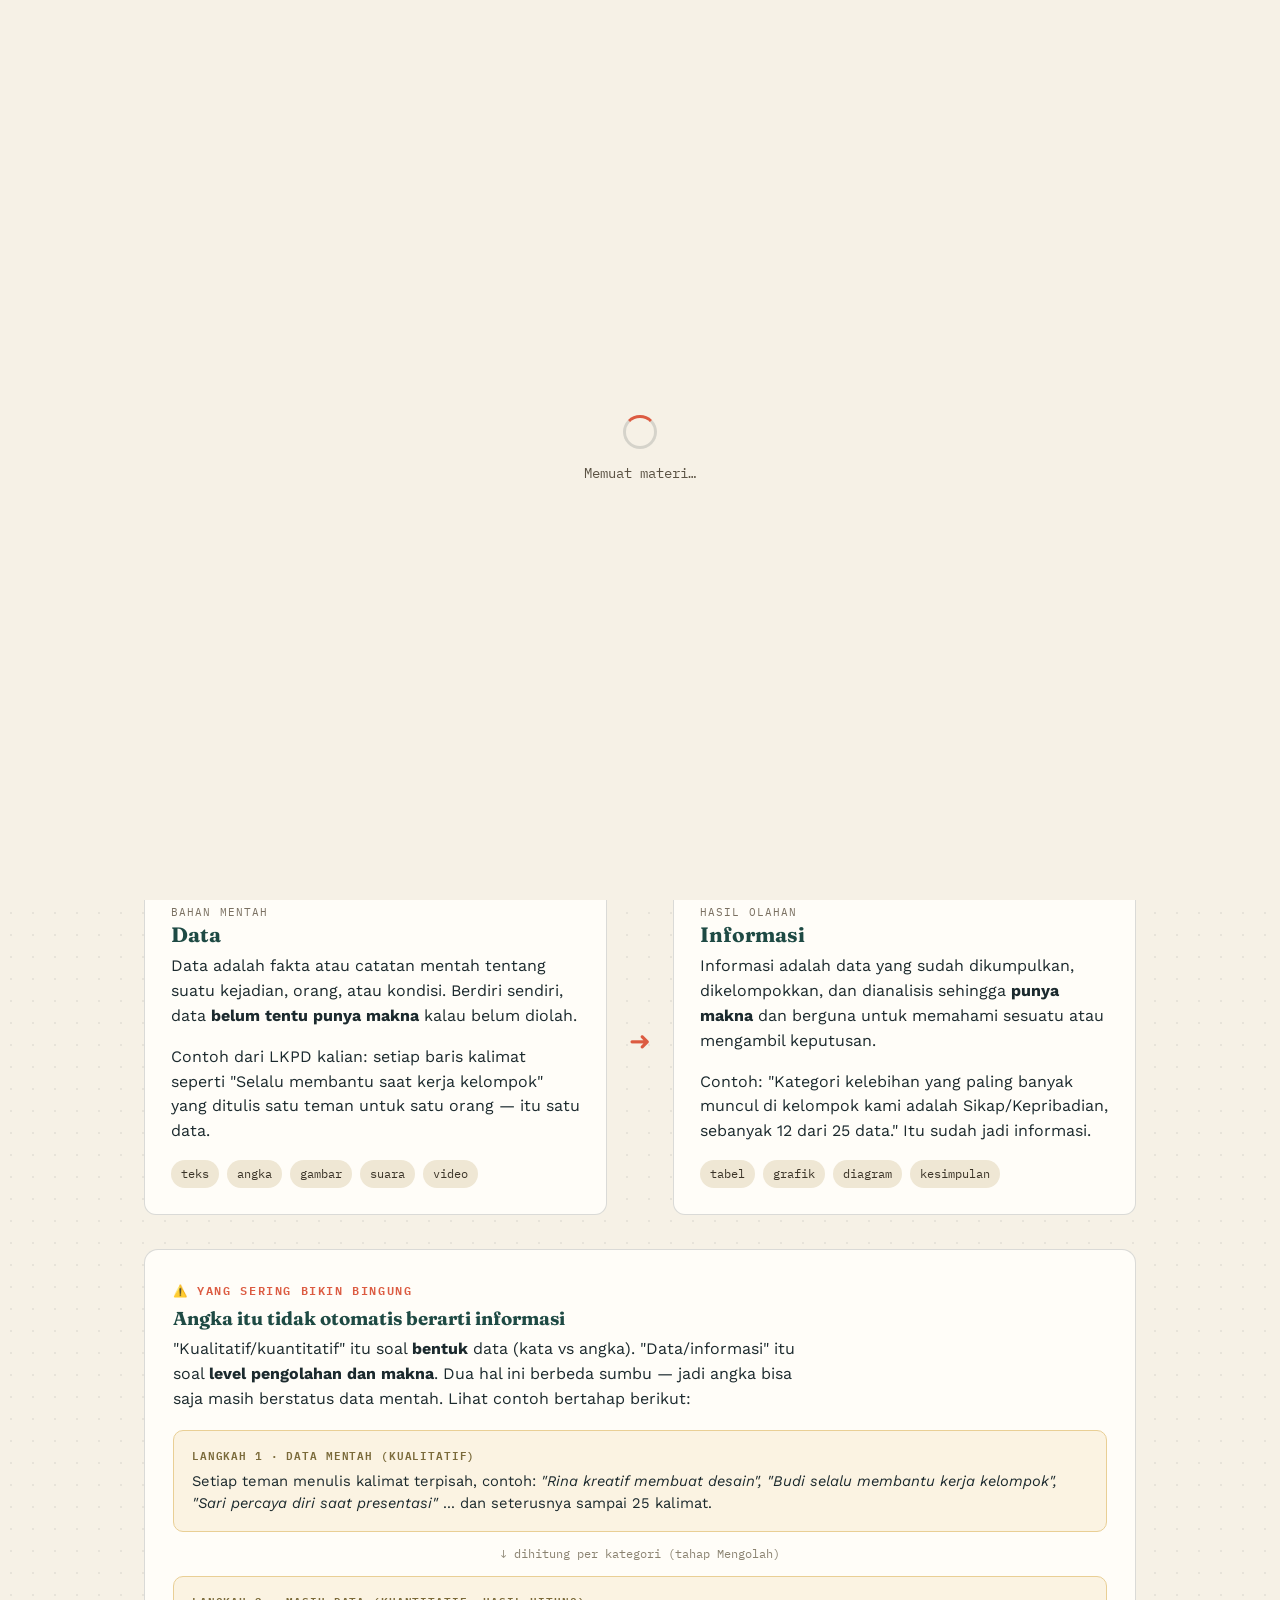
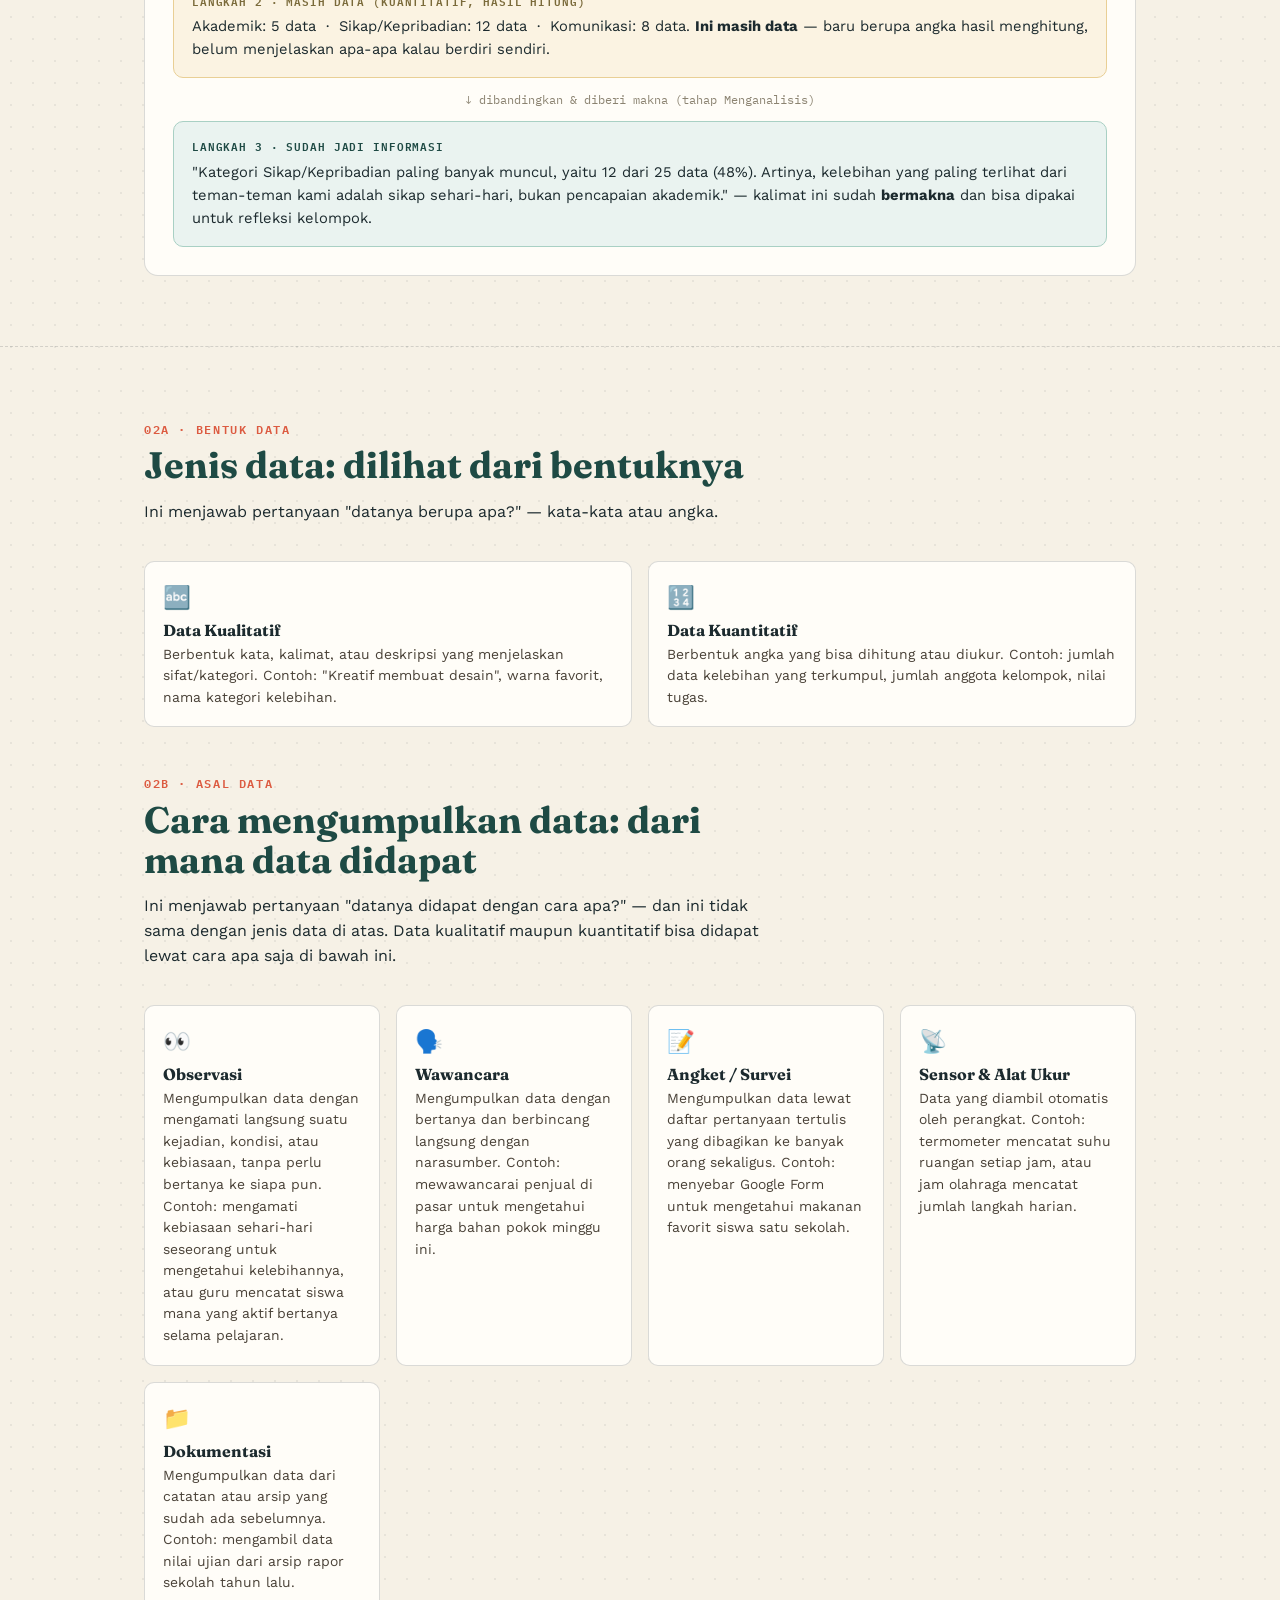
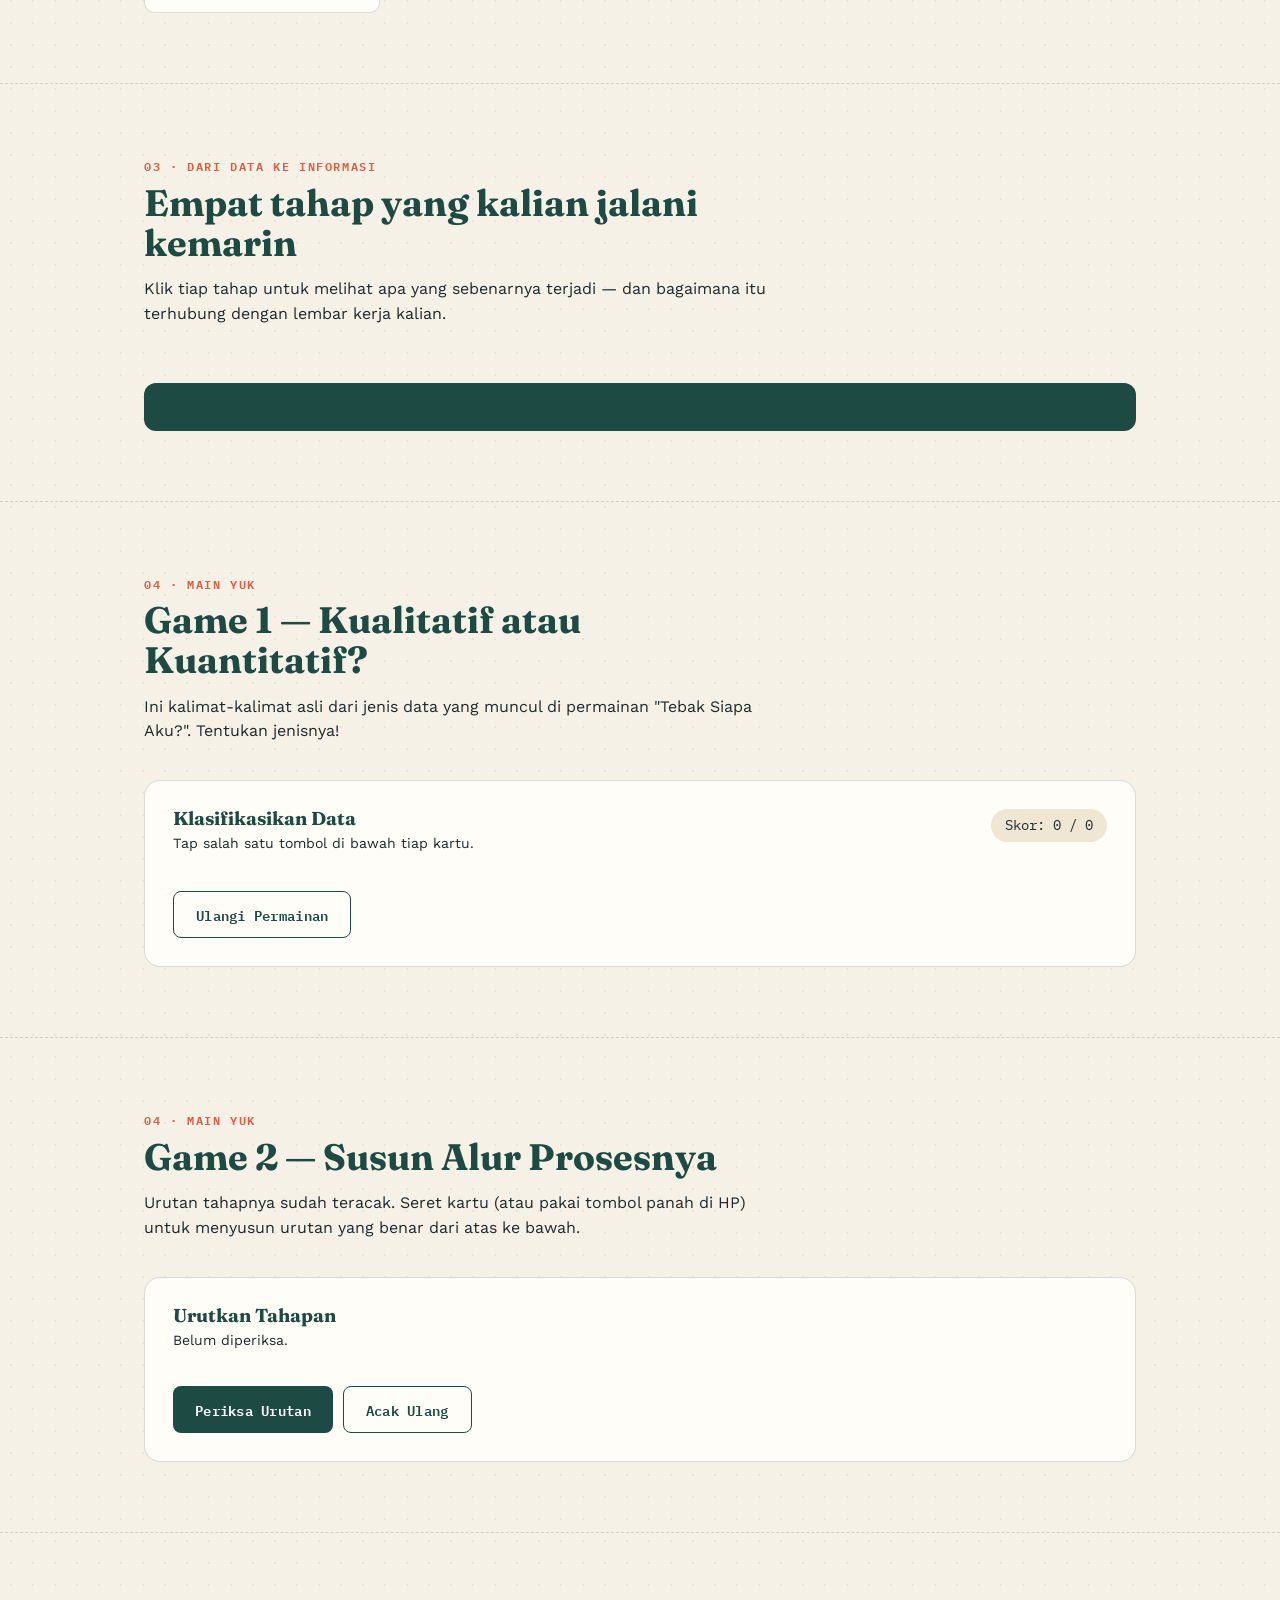
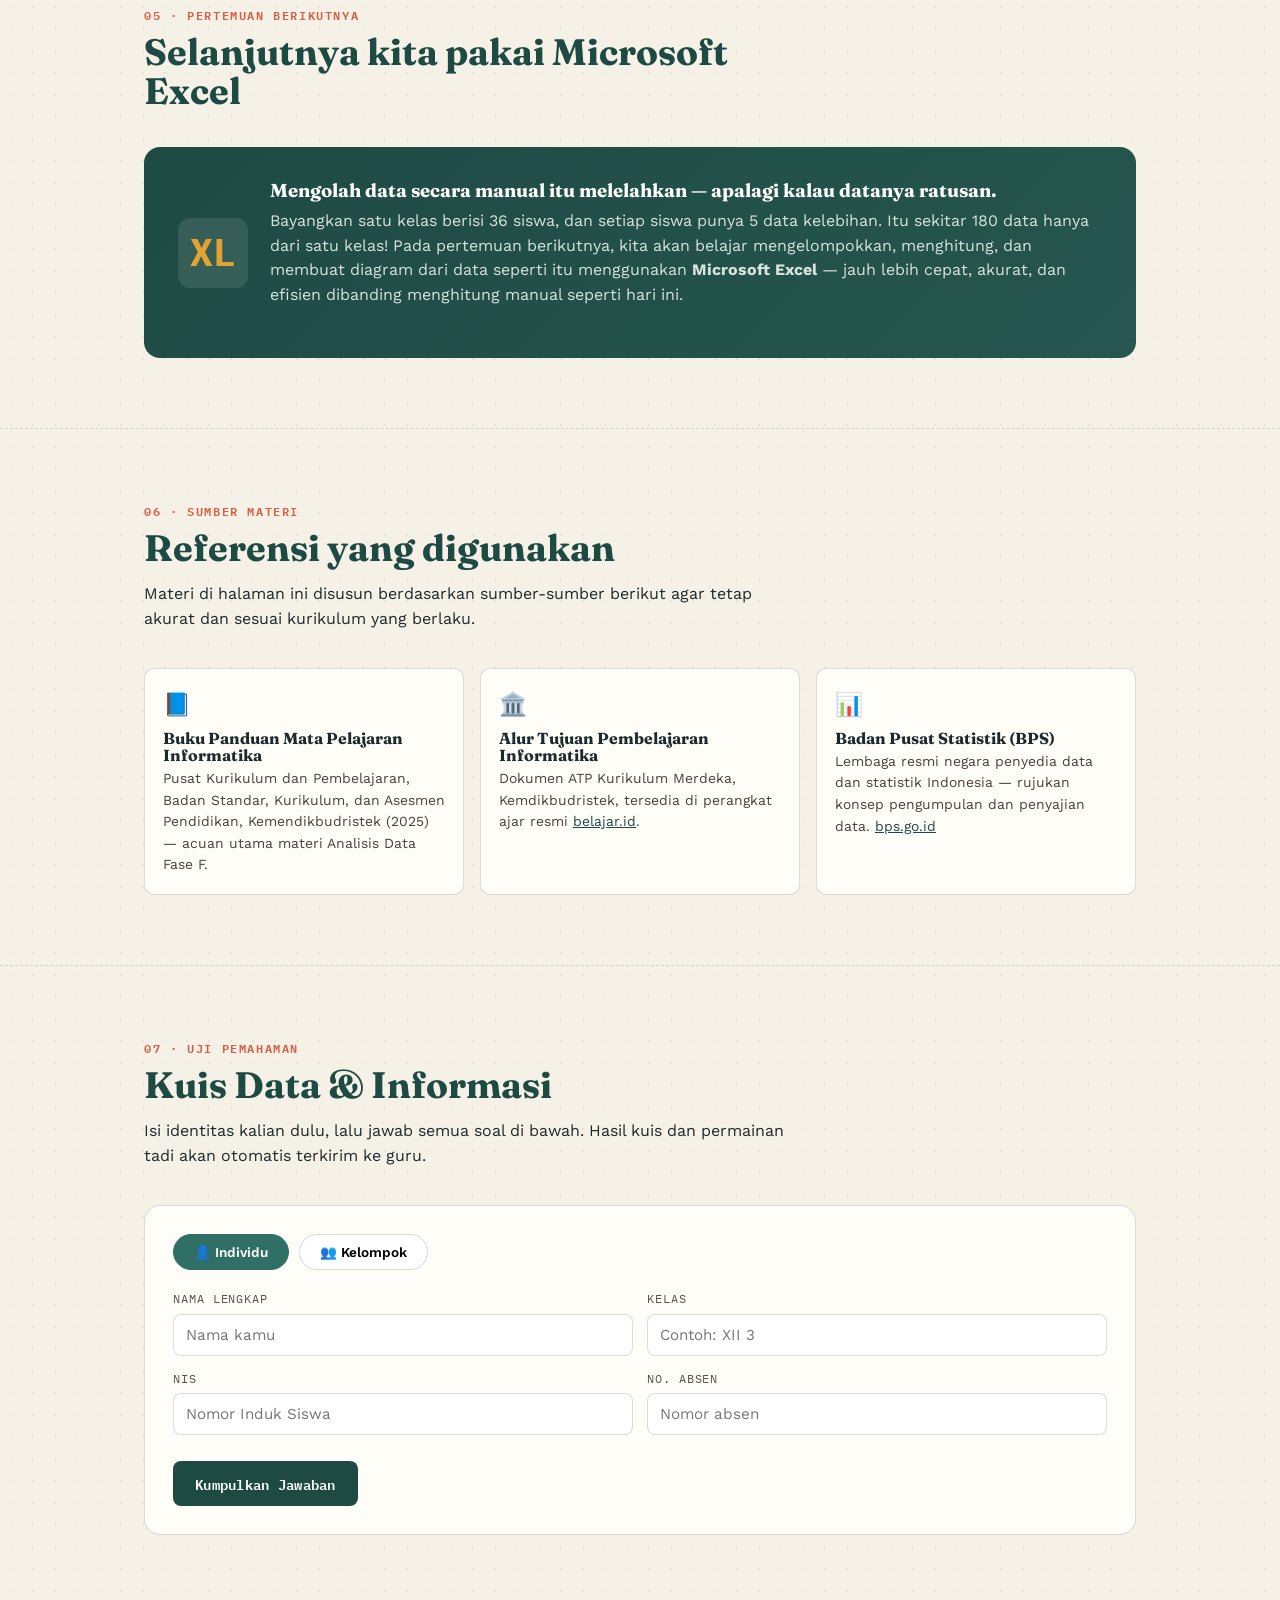
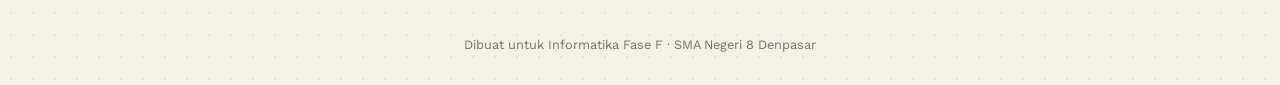
==== commit 84ef9575: "Add files via upload" ====
--- a/modules/data-informasi.html
+++ b/modules/data-informasi.html
@@ -225,16 +225,34 @@
 
 footer{padding:30px 0;text-align:center;font-size:.8rem;color:#7c7461;}
 
-.reveal{opacity:0;transform:translateY(14px);transition:opacity .5s ease, transform .5s ease;}
+.reveal{opacity:1;transform:none;}
 .reveal.in{opacity:1;transform:none;}
 
 @media (prefers-reduced-motion: reduce){
   html{scroll-behavior:auto;}
   .reveal{transition:none;opacity:1;transform:none;}
 }
+
+/* Loading indicator shown while guard.js checks visibility status */
+#guard-loading{
+  position:fixed;inset:0;background:#f6f1e6;z-index:999;
+  display:flex;flex-direction:column;align-items:center;justify-content:center;gap:14px;
+  font-family:'IBM Plex Mono',monospace;color:#5b5344;font-size:.85rem;
+}
+#guard-loading .spin{
+  width:34px;height:34px;border-radius:50%;
+  border:3px solid rgba(28,42,46,0.15);border-top-color:#dc5b41;
+  animation:guardspin .8s linear infinite;
+}
+@keyframes guardspin{to{transform:rotate(360deg);}}
 </style>
 </head>
 <body>
+
+<div id="guard-loading">
+  <div class="spin"></div>
+  <div>Memuat materi…</div>
+</div>
 
 <div id="konten-utama" style="visibility:hidden">
 
@@ -528,7 +546,7 @@
 
 </div><!-- /#konten-utama -->
 
-<script>const MODUL_ID = "XII-101";</script>
+<script>const MODUL_ID = "XII-103";</script>
 <script src="../config.js"></script>
 <script src="../guard.js"></script>
 
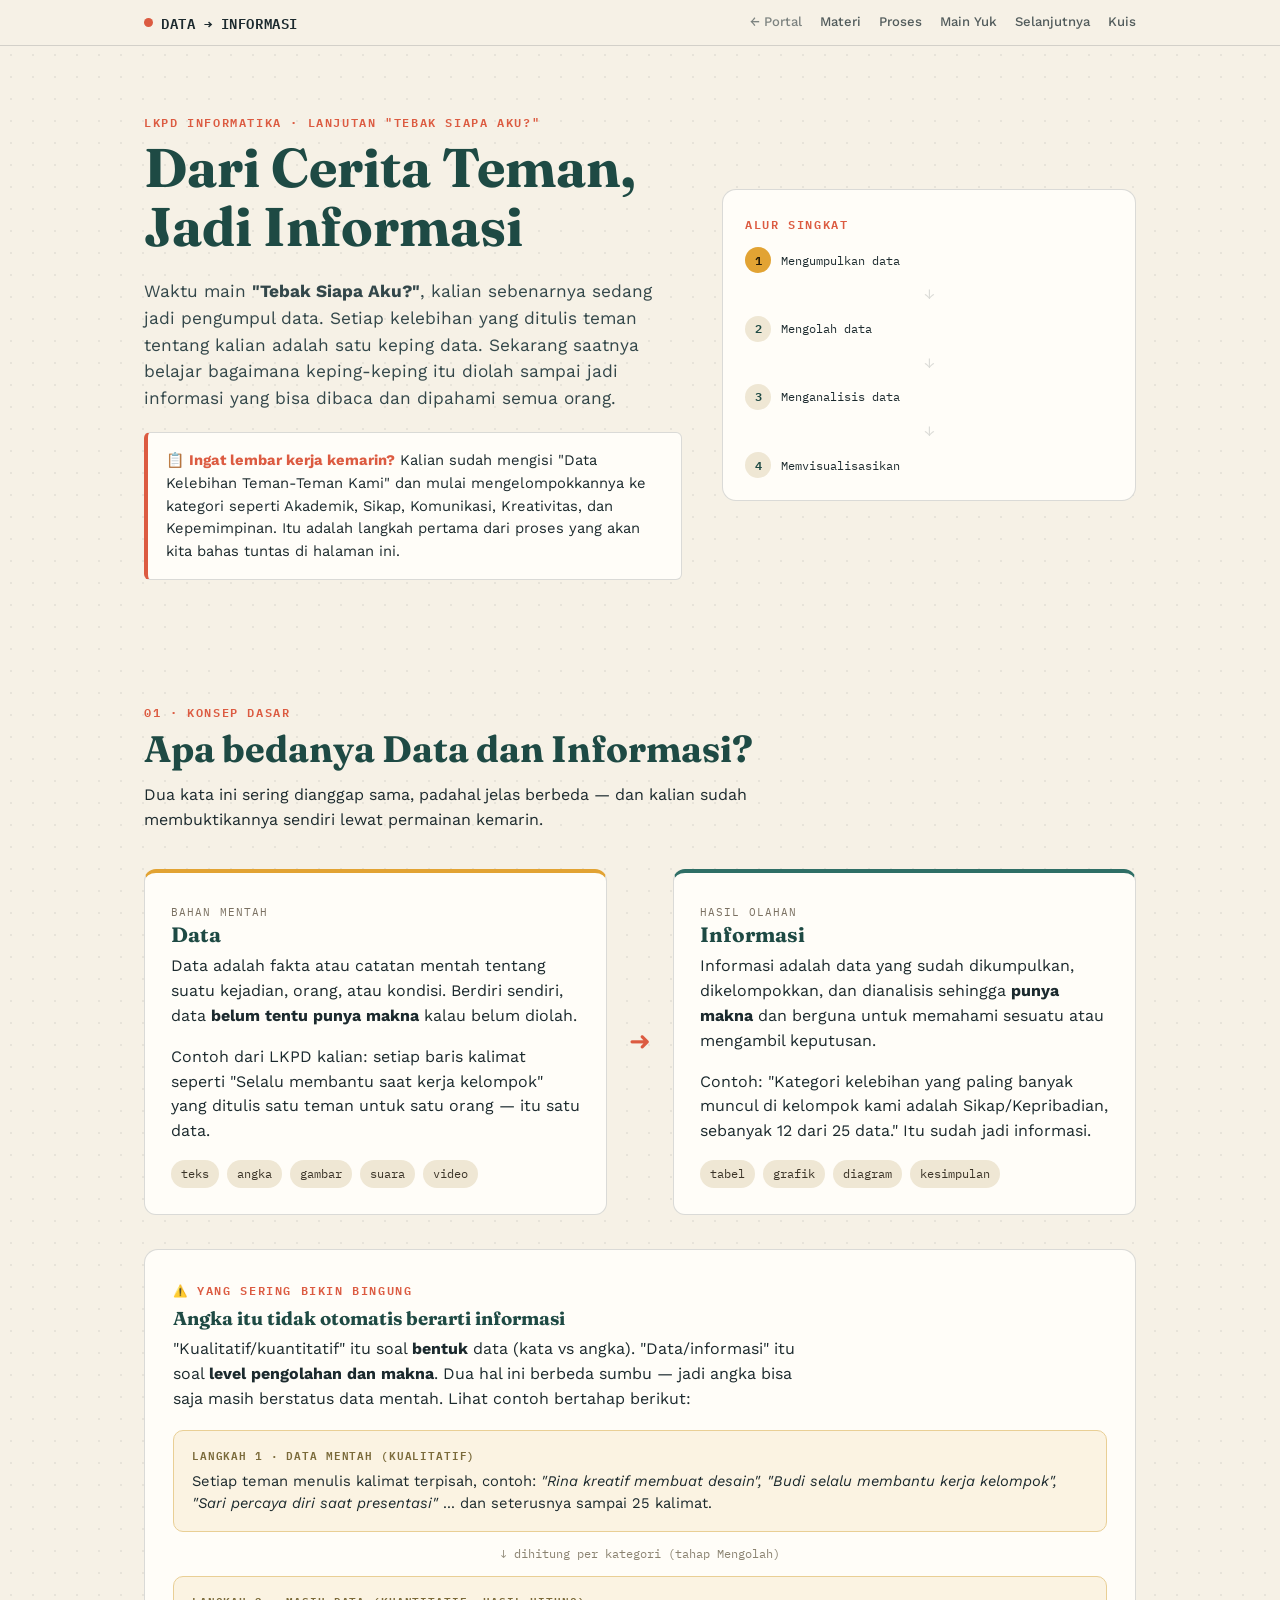
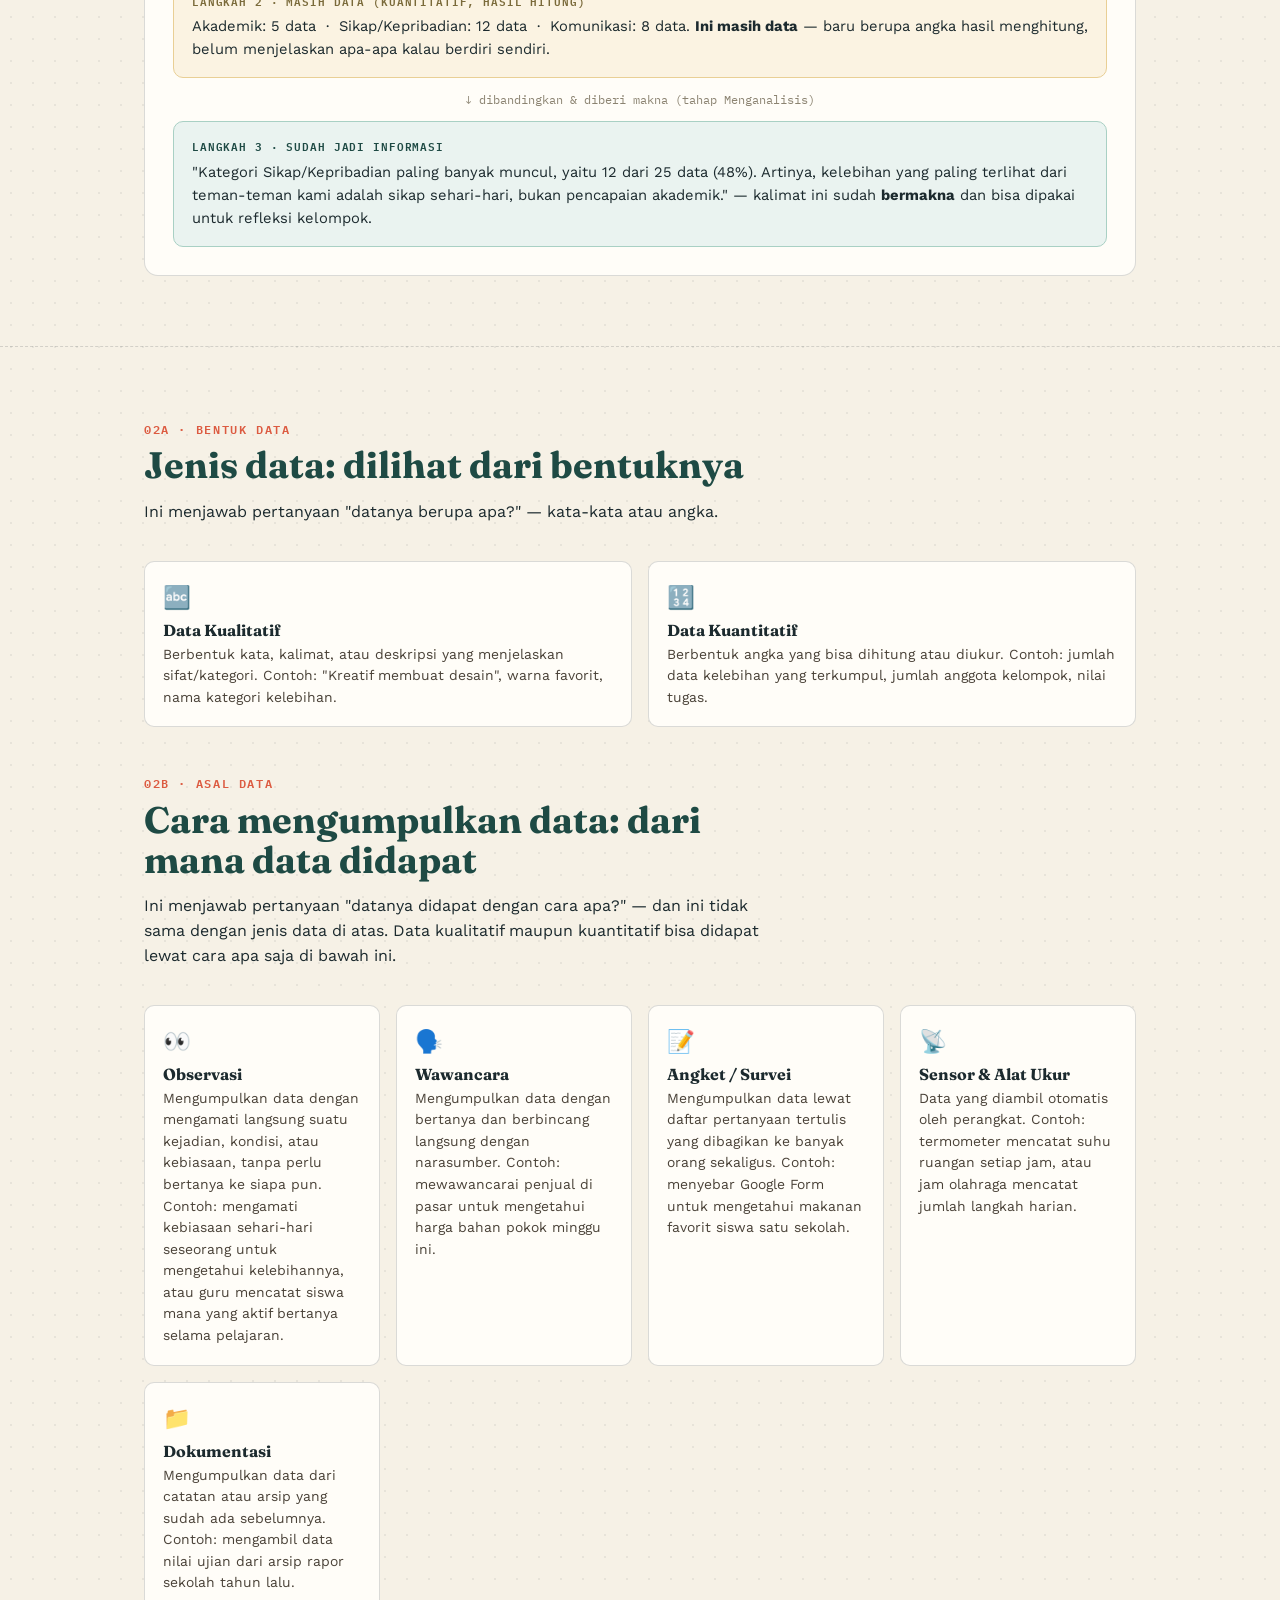
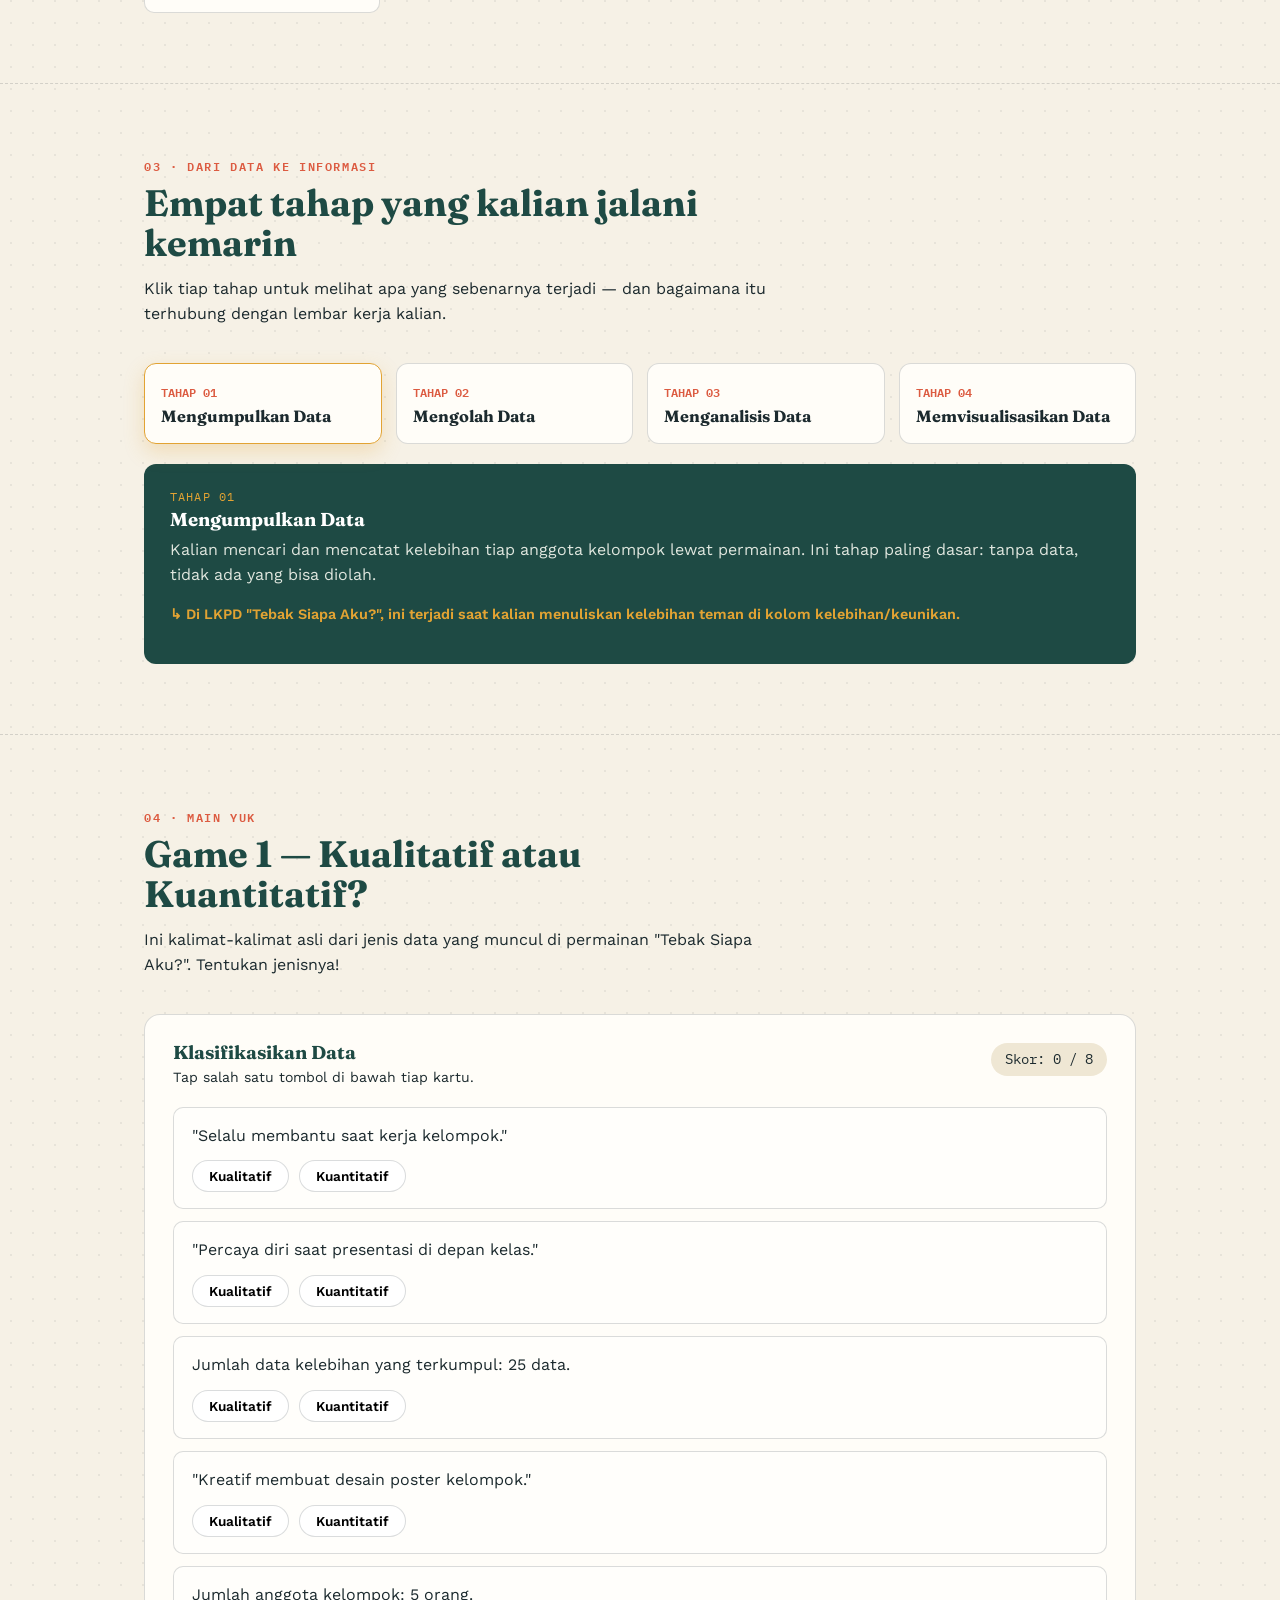
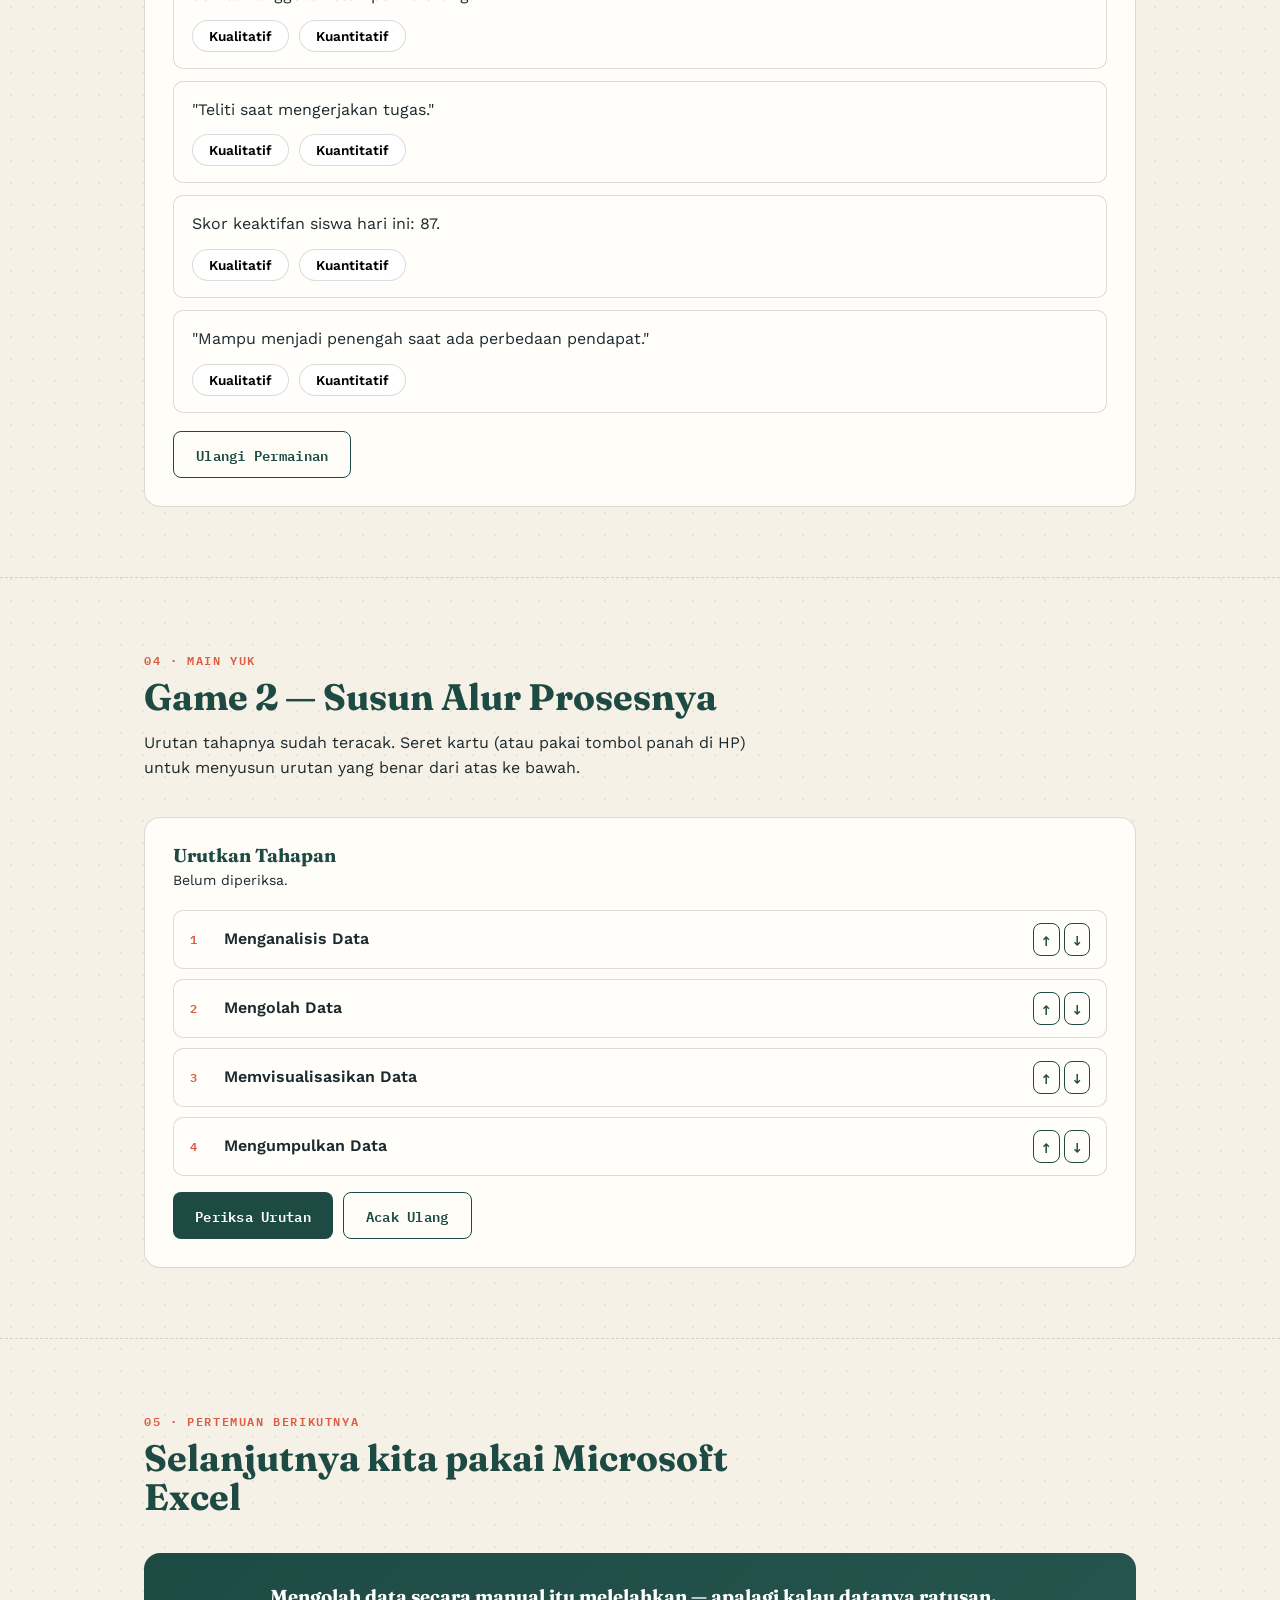
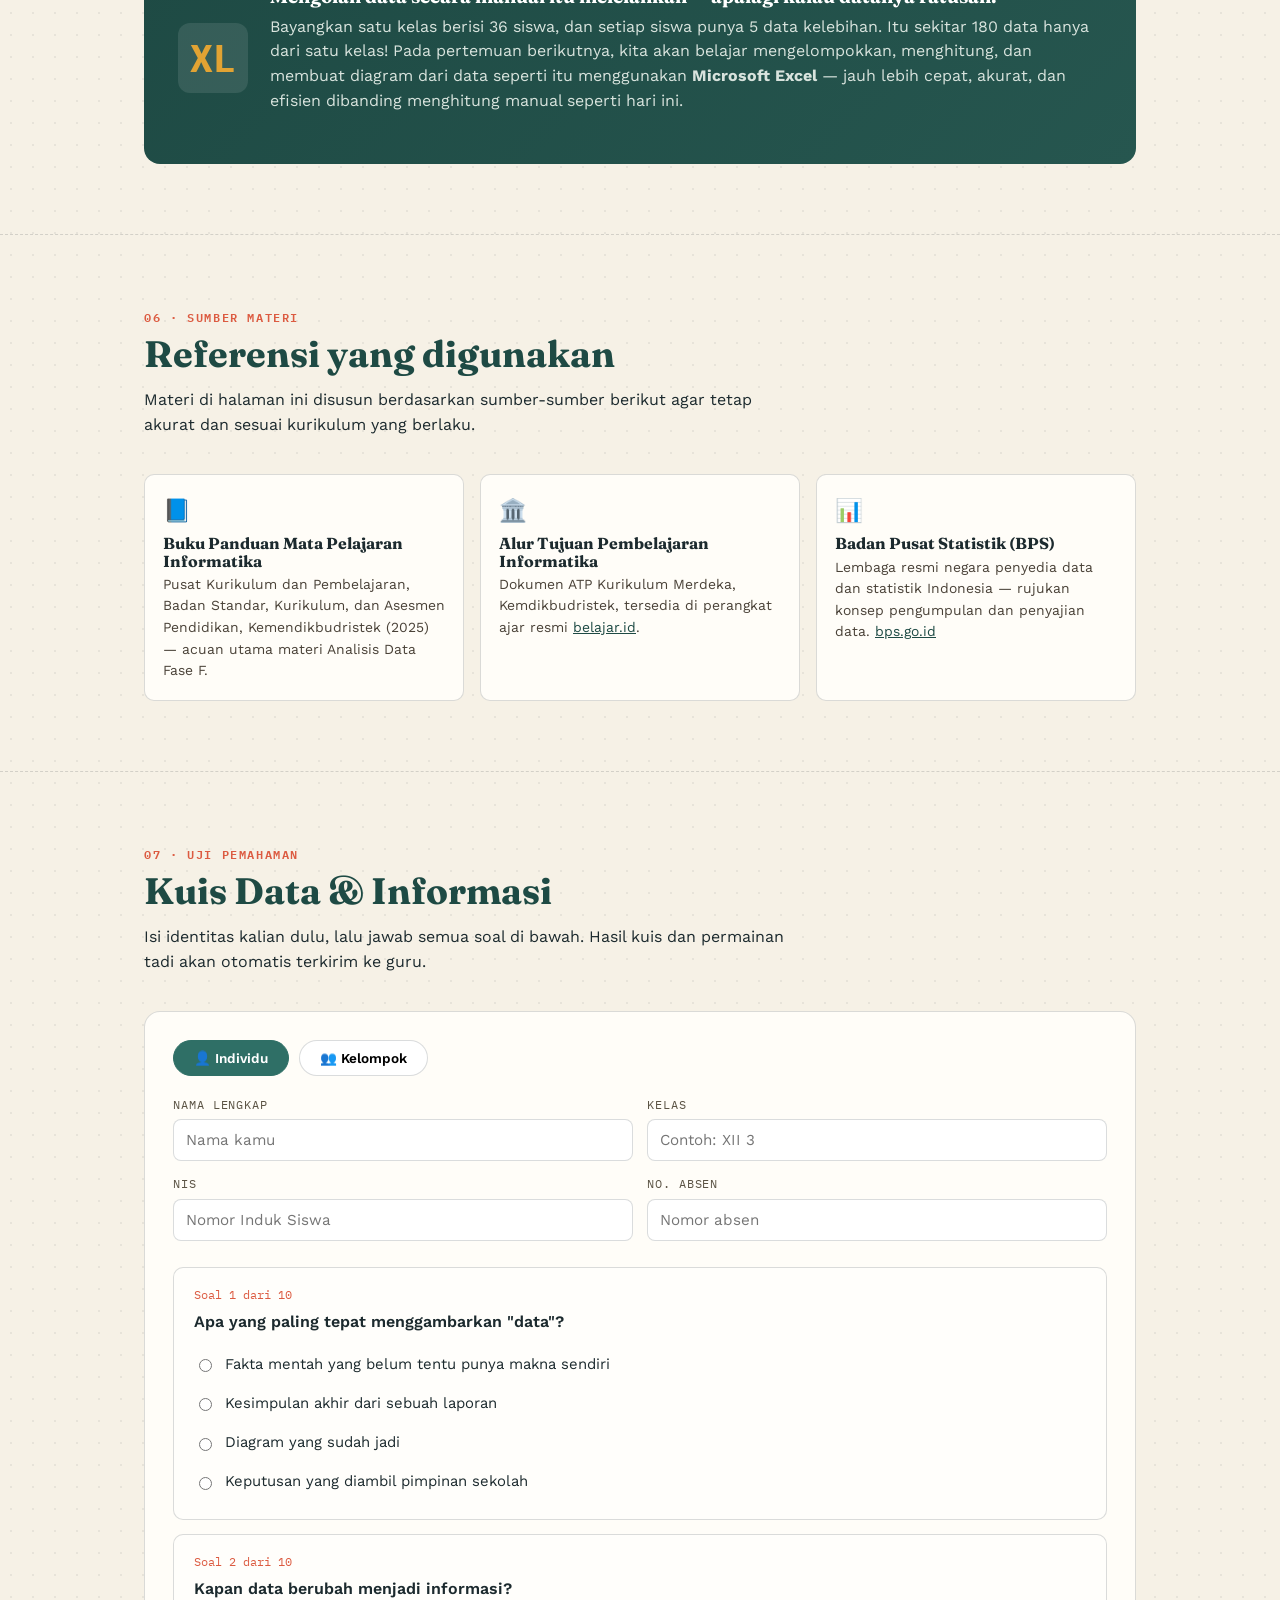
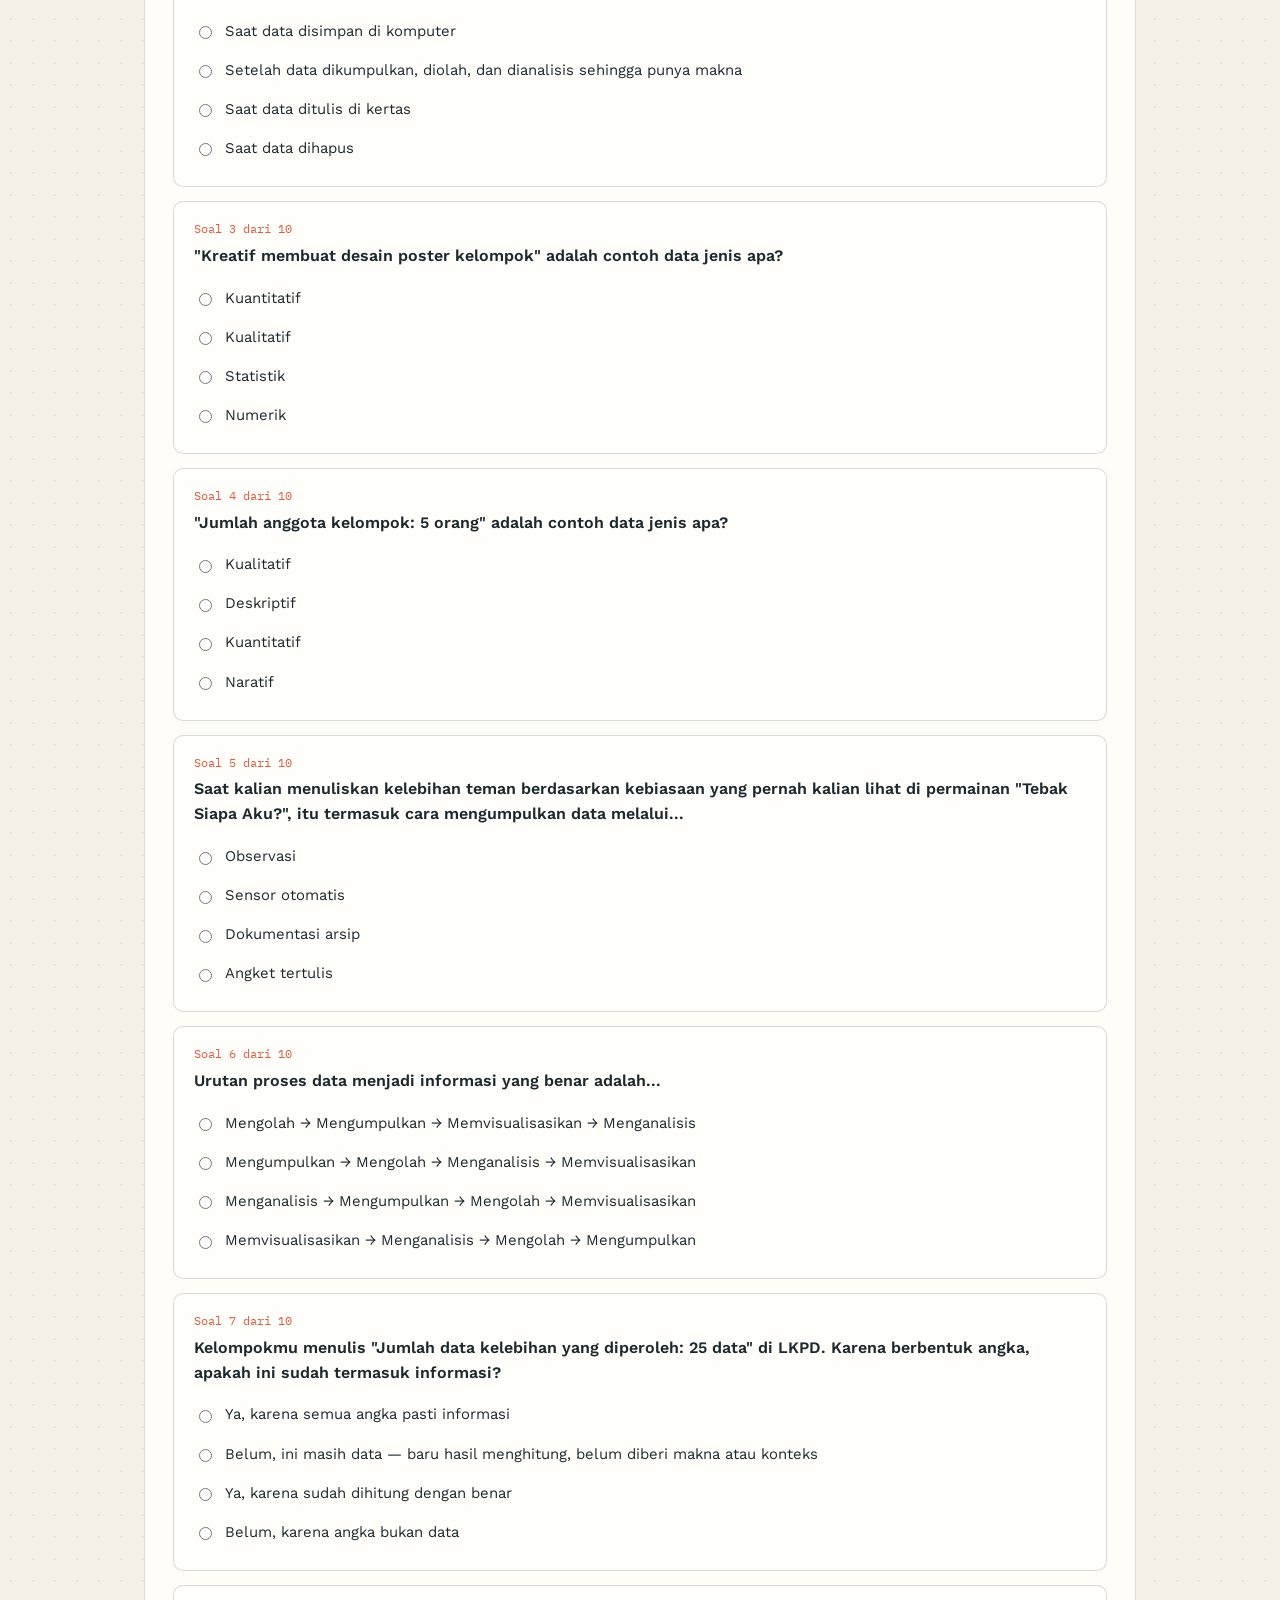
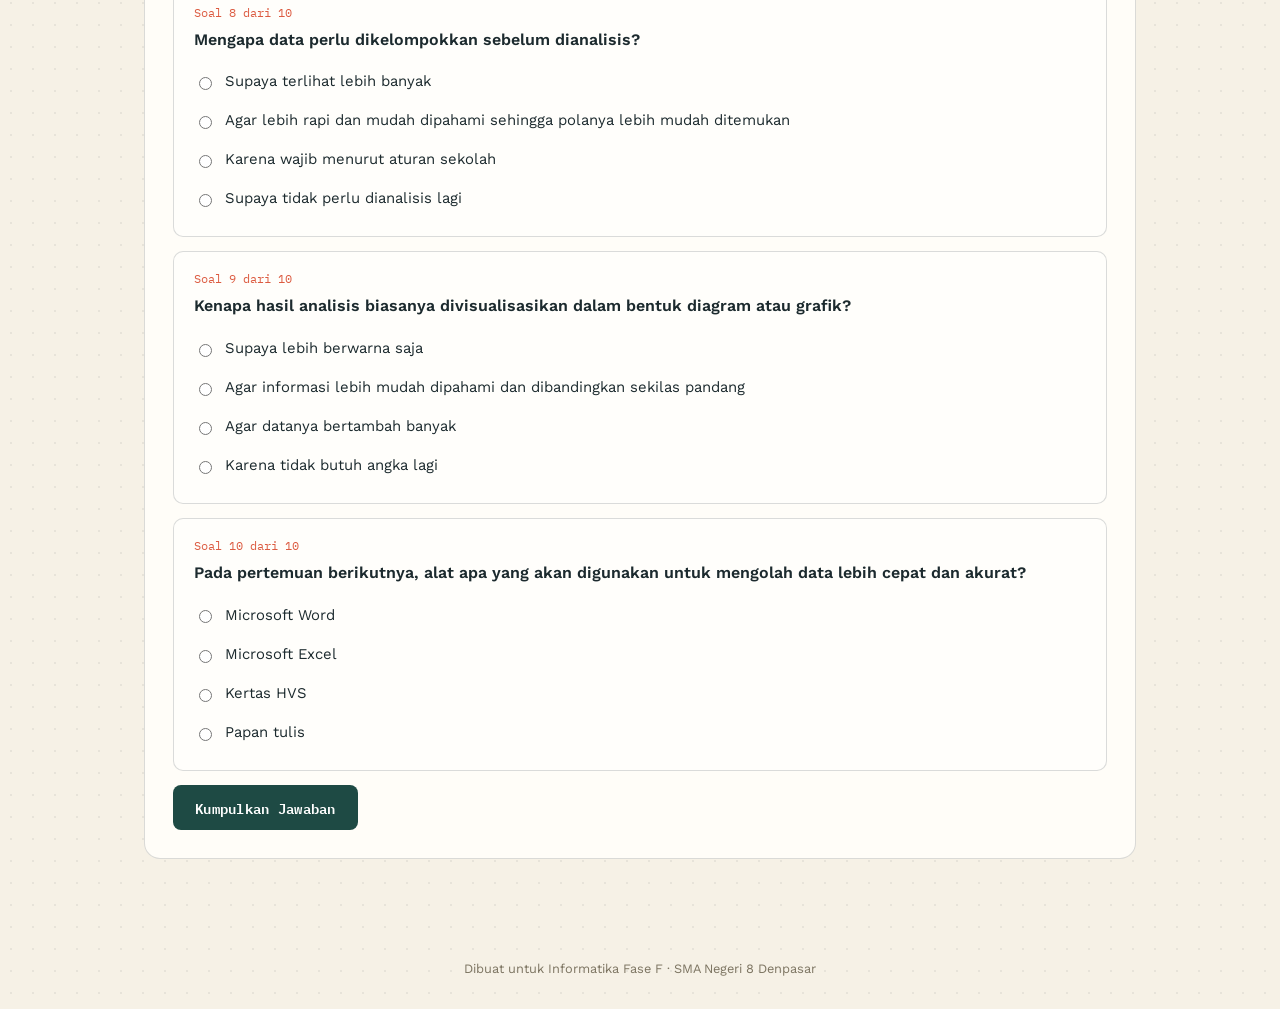
==== commit 7664c37d: "Add files via upload" ====
--- a/modules/data-informasi.html
+++ b/modules/data-informasi.html
@@ -728,6 +728,54 @@
   document.getElementById('g2status').textContent = allRight ? '🎉 Urutan kalian tepat!' : 'Masih ada yang belum pas, coba lagi.';
 });
 
+/* ---------- Mode Individu / Kelompok ---------- */
+let modeAktif = 'Individu';
+const btnIndividu = document.getElementById('modeIndividu');
+const btnKelompok = document.getElementById('modeKelompok');
+const formIndividu = document.getElementById('formIndividu');
+const formKelompok = document.getElementById('formKelompok');
+btnIndividu.addEventListener('click', ()=>{
+  modeAktif = 'Individu';
+  btnIndividu.classList.add('active'); btnKelompok.classList.remove('active');
+  formIndividu.classList.remove('hidden'); formKelompok.classList.add('hidden');
+});
+btnKelompok.addEventListener('click', ()=>{
+  modeAktif = 'Kelompok';
+  btnKelompok.classList.add('active'); btnIndividu.classList.remove('active');
+  formKelompok.classList.remove('hidden'); formIndividu.classList.add('hidden');
+});
+
+/* ---------- Kirim hasil ke Google Sheet (lewat Apps Script di config.js) ---------- */
+const MATERI_LABEL = "Data & Informasi";
+function g2SkorSaatIni(){
+  let s = 0;
+  g2current.forEach((label,i)=>{ if(label === g2correctOrder[i]) s++; });
+  return s;
+}
+async function kirimKeSheet(materi, skor, total, identitas){
+  if(typeof CONTROL_URL === 'undefined'){
+    console.warn('CONTROL_URL belum tersedia — lewati pengiriman ke Sheet.');
+    return;
+  }
+  const payload = {
+    waktu: new Date().toLocaleString('id-ID'),
+    mode: identitas.mode,
+    nama: identitas.nama,
+    nis: identitas.nis || '',
+    absen: identitas.absen || '',
+    kelas: identitas.kelas,
+    anggota: identitas.anggota || '',
+    materi: materi,
+    skor: skor,
+    total: total
+  };
+  try{
+    await fetch(CONTROL_URL, { method: 'POST', body: JSON.stringify(payload) });
+  }catch(err){
+    console.error('Gagal mengirim hasil ke spreadsheet:', materi, err);
+  }
+}
+
 /* ---------- Kuis ---------- */
 const quizQ = [
   {q:'Apa yang paling tepat menggambarkan "data"?', opts:['Fakta mentah yang belum tentu punya makna sendiri','Kesimpulan akhir dari sebuah laporan','Diagram yang sudah jadi','Keputusan yang diambil pimpinan sekolah'], correct:0},
@@ -751,77 +799,6 @@
     `).join('')}
   </div>`).join('');
 
-/* ---------- Mode Individu / Kelompok ---------- */
-let modeAktif = 'Individu';
-const btnIndividu = document.getElementById('modeIndividu');
-const btnKelompok = document.getElementById('modeKelompok');
-const formIndividu = document.getElementById('formIndividu');
-const formKelompok = document.getElementById('formKelompok');
-btnIndividu.addEventListener('click', ()=>{
-  modeAktif = 'Individu';
-  btnIndividu.classList.add('active'); btnKelompok.classList.remove('active');
-  formIndividu.classList.remove('hidden'); formKelompok.classList.add('hidden');
-});
-btnKelompok.addEventListener('click', ()=>{
-  modeAktif = 'Kelompok';
-  btnKelompok.classList.add('active'); btnIndividu.classList.remove('active');
-  formKelompok.classList.remove('hidden'); formIndividu.classList.add('hidden');
-});
-
-/* ---------- Kirim hasil ke Google Sheet (lewat Apps Script di config.js) ---------- */
-const MATERI_LABEL = "Data & Informasi";
-function g2SkorSaatIni(){
-  let s = 0;
-  g2current.forEach((label,i)=>{ if(label === g2correctOrder[i]) s++; });
-  return s;
-}
-async function kirimKeSheet(materi, skor, total, identitas){
-  if(typeof CONTROL_URL === 'undefined'){
-    console.warn('CONTROL_URL belum tersedia — lewati pengiriman ke Sheet.');
-    return;
-  }
-  const payload = {
-    waktu: new Date().toLocaleString('id-ID'),
-    mode: identitas.mode,
-    nama: identitas.nama,
-    nis: identitas.nis || '',
-    absen: identitas.absen || '',
-    kelas: identitas.kelas,
-    anggota: identitas.anggota || '',
-    materi: materi,
-    skor: skor,
-    total: total
-  };
-  try{
-    await fetch(CONTROL_URL, { method: 'POST', body: JSON.stringify(payload) });
-  }catch(err){
-    console.error('Gagal mengirim hasil ke spreadsheet:', materi, err);
-  }
-}
-
-/* ---------- Kuis ---------- */
-const quizQ = [
-  {q:'Apa yang paling tepat menggambarkan "data"?', opts:['Fakta mentah yang belum tentu punya makna sendiri','Kesimpulan akhir dari sebuah laporan','Diagram yang sudah jadi','Keputusan yang diambil pimpinan sekolah'], correct:0},
-  {q:'Kapan data berubah menjadi informasi?', opts:['Saat data disimpan di komputer','Setelah data dikumpulkan, diolah, dan dianalisis sehingga punya makna','Saat data ditulis di kertas','Saat data dihapus'], correct:1},
-  {q:'"Kreatif membuat desain poster kelompok" adalah contoh data jenis apa?', opts:['Kuantitatif','Kualitatif','Statistik','Numerik'], correct:1},
-  {q:'"Jumlah anggota kelompok: 5 orang" adalah contoh data jenis apa?', opts:['Kualitatif','Deskriptif','Kuantitatif','Naratif'], correct:2},
-  {q:'Saat kalian menuliskan kelebihan teman berdasarkan kebiasaan yang pernah kalian lihat di permainan "Tebak Siapa Aku?", itu termasuk cara mengumpulkan data melalui...', opts:['Observasi','Sensor otomatis','Dokumentasi arsip','Angket tertulis'], correct:0},
-  {q:'Urutan proses data menjadi informasi yang benar adalah...', opts:['Mengolah → Mengumpulkan → Memvisualisasikan → Menganalisis','Mengumpulkan → Mengolah → Menganalisis → Memvisualisasikan','Menganalisis → Mengumpulkan → Mengolah → Memvisualisasikan','Memvisualisasikan → Menganalisis → Mengolah → Mengumpulkan'], correct:1},
-  {q:'Kelompokmu menulis "Jumlah data kelebihan yang diperoleh: 25 data" di LKPD. Karena berbentuk angka, apakah ini sudah termasuk informasi?', opts:['Ya, karena semua angka pasti informasi','Belum, ini masih data — baru hasil menghitung, belum diberi makna atau konteks','Ya, karena sudah dihitung dengan benar','Belum, karena angka bukan data'], correct:1},
-  {q:'Mengapa data perlu dikelompokkan sebelum dianalisis?', opts:['Supaya terlihat lebih banyak','Agar lebih rapi dan mudah dipahami sehingga polanya lebih mudah ditemukan','Karena wajib menurut aturan sekolah','Supaya tidak perlu dianalisis lagi'], correct:1},
-  {q:'Kenapa hasil analisis biasanya divisualisasikan dalam bentuk diagram atau grafik?', opts:['Supaya lebih berwarna saja','Agar informasi lebih mudah dipahami dan dibandingkan sekilas pandang','Agar datanya bertambah banyak','Karena tidak butuh angka lagi'], correct:1},
-  {q:'Pada pertemuan berikutnya, alat apa yang akan digunakan untuk mengolah data lebih cepat dan akurat?', opts:['Microsoft Word','Microsoft Excel','Kertas HVS','Papan tulis'], correct:1},
-];
-const quizWrap = document.getElementById('quizQuestions');
-quizWrap.innerHTML = quizQ.map((item,i)=>`
-  <div class="quiz-q">
-    <div class="qn">Soal ${i+1} dari ${quizQ.length}</div>
-    <div class="qtext">${item.q}</div>
-    ${item.opts.map((o,j)=>`
-      <label class="opt"><input type="radio" name="quizq${i}" value="${j}"> ${o}</label>
-    `).join('')}
-  </div>`).join('');
-
 document.getElementById('quizSubmit').addEventListener('click', async ()=>{
   let identitas = { mode: modeAktif };
 
